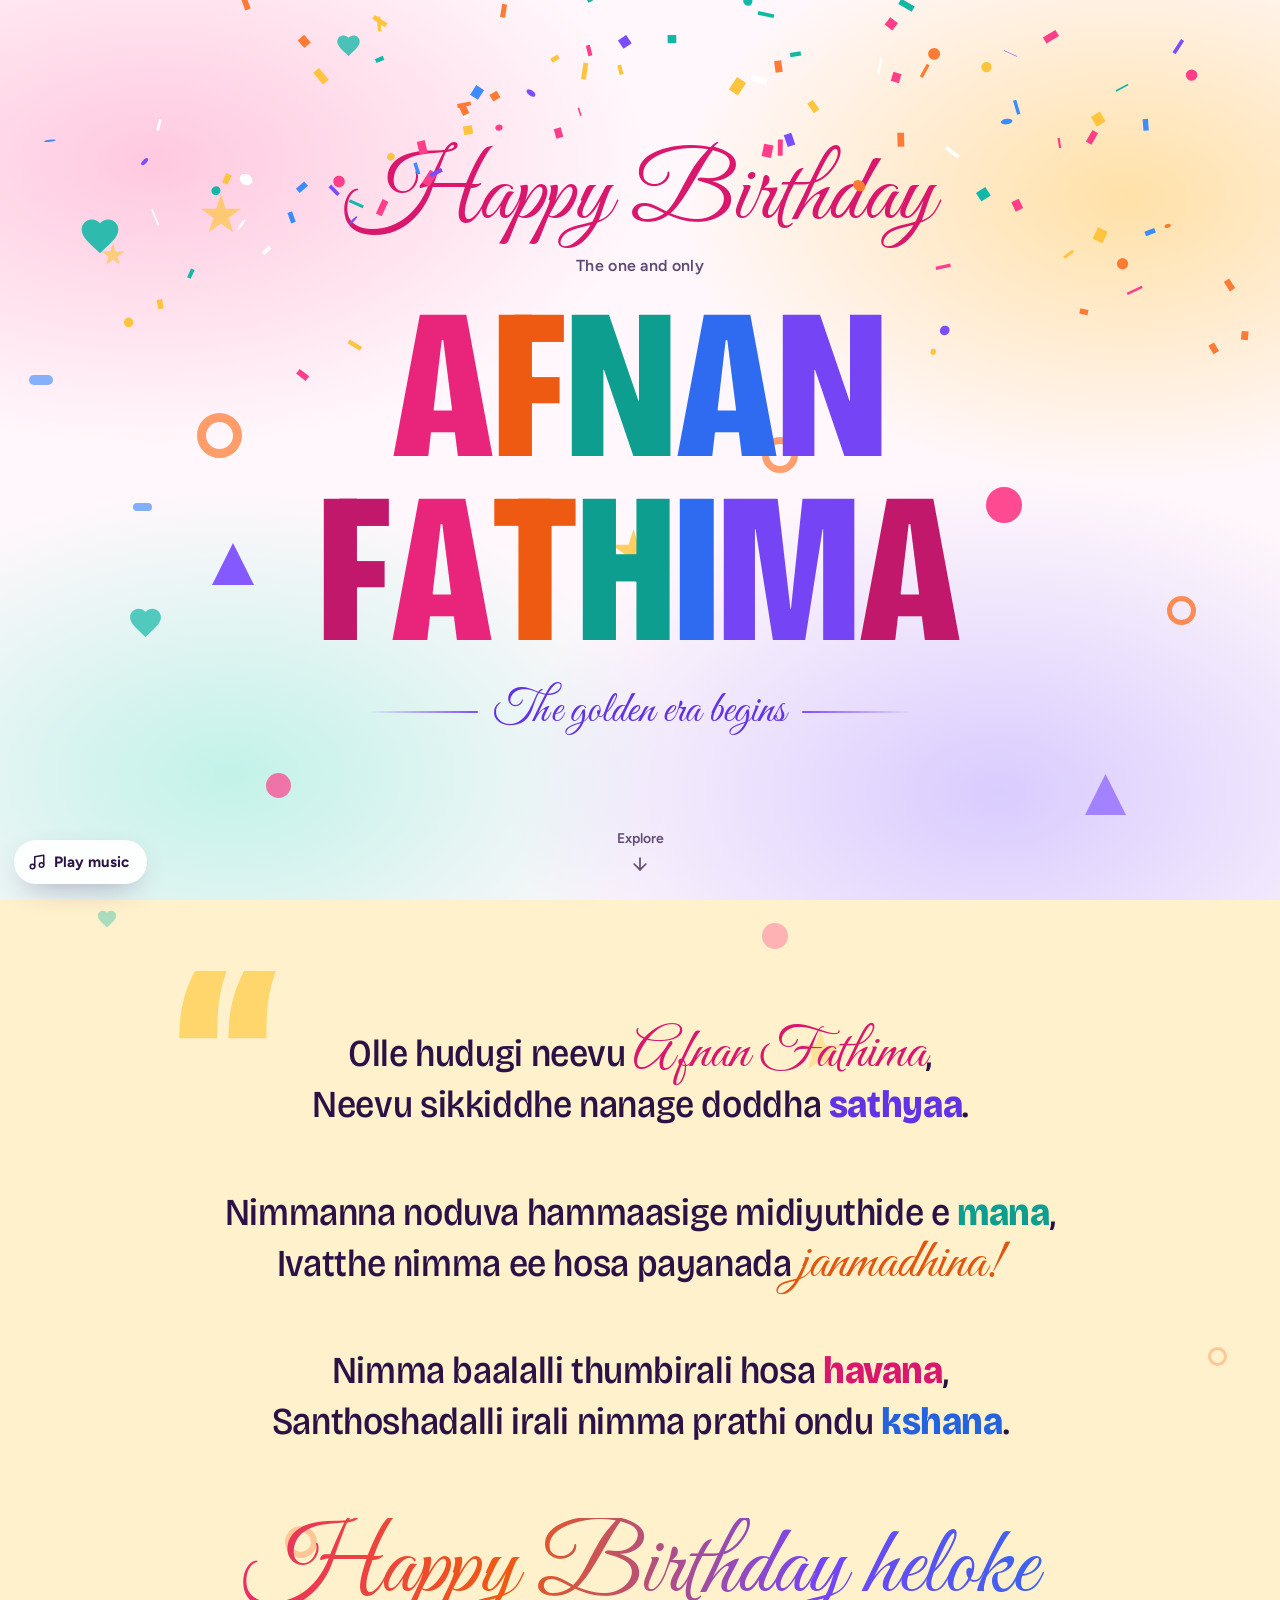
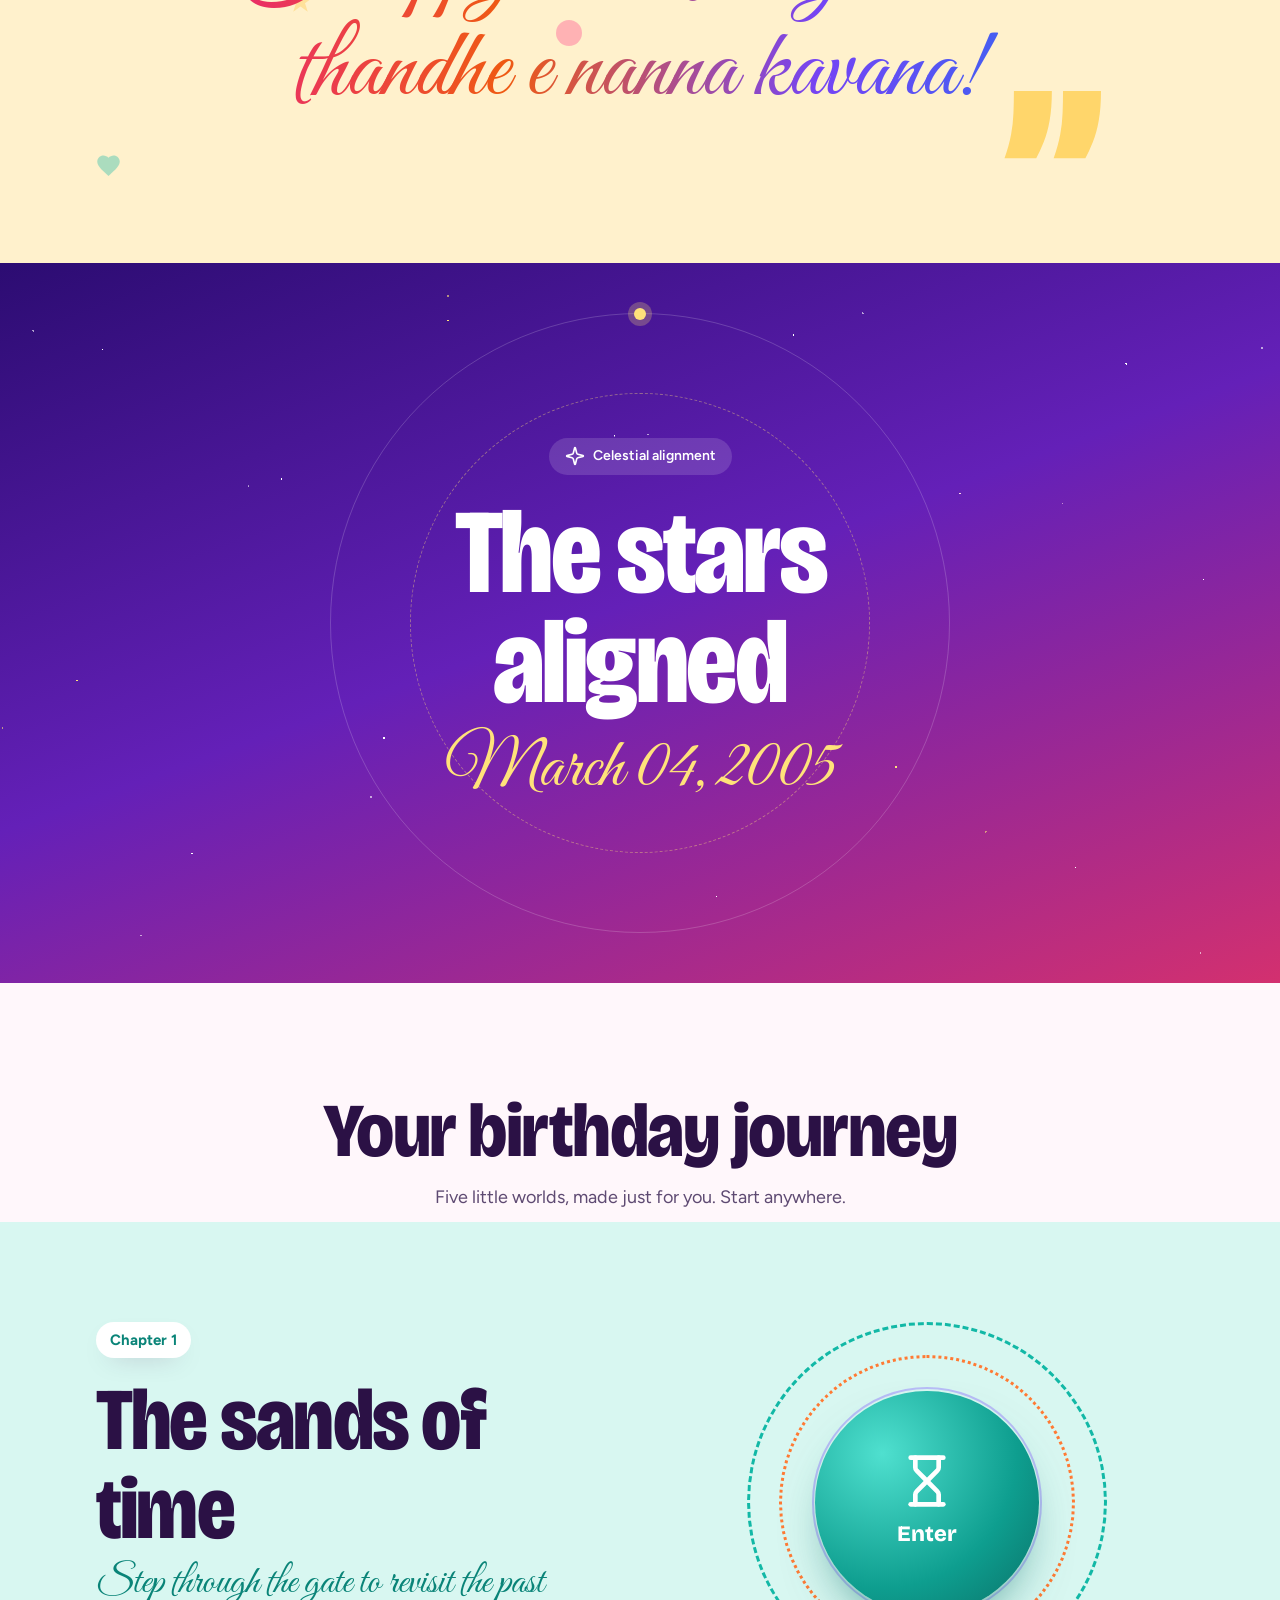
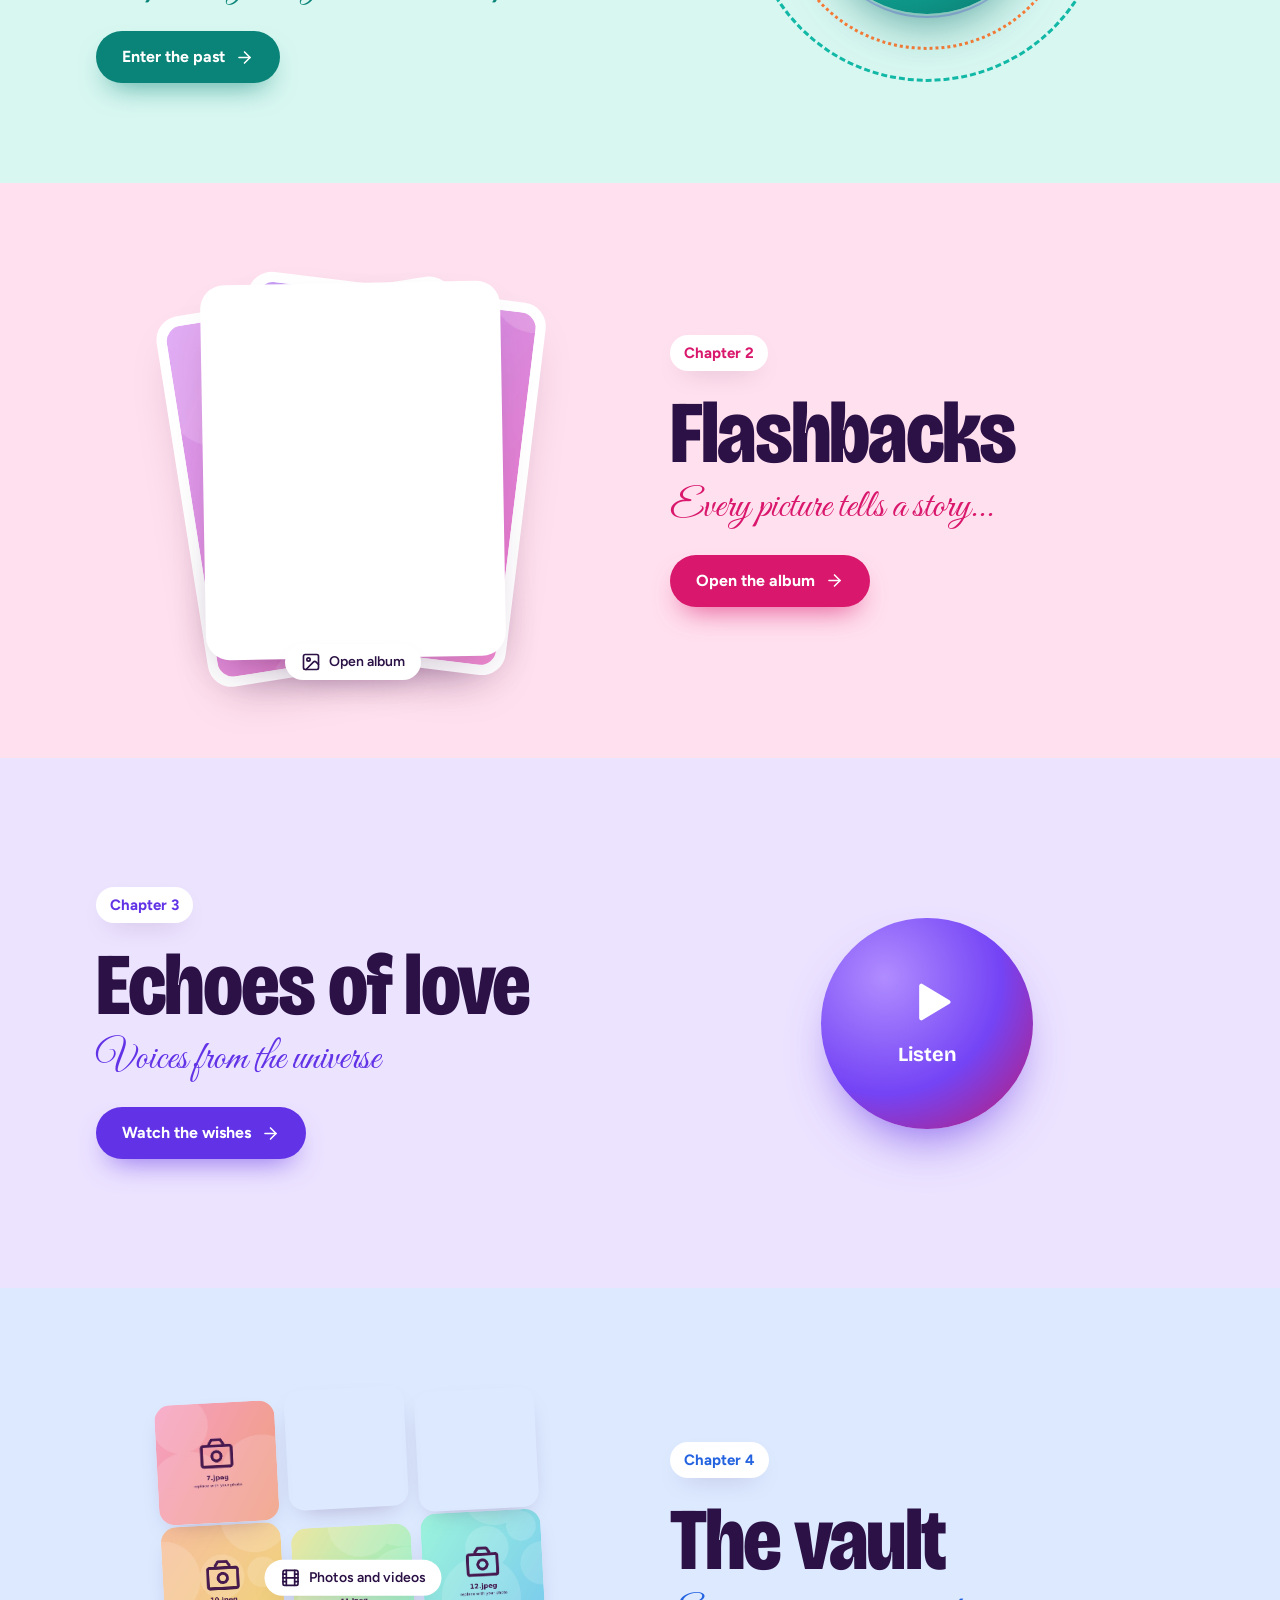
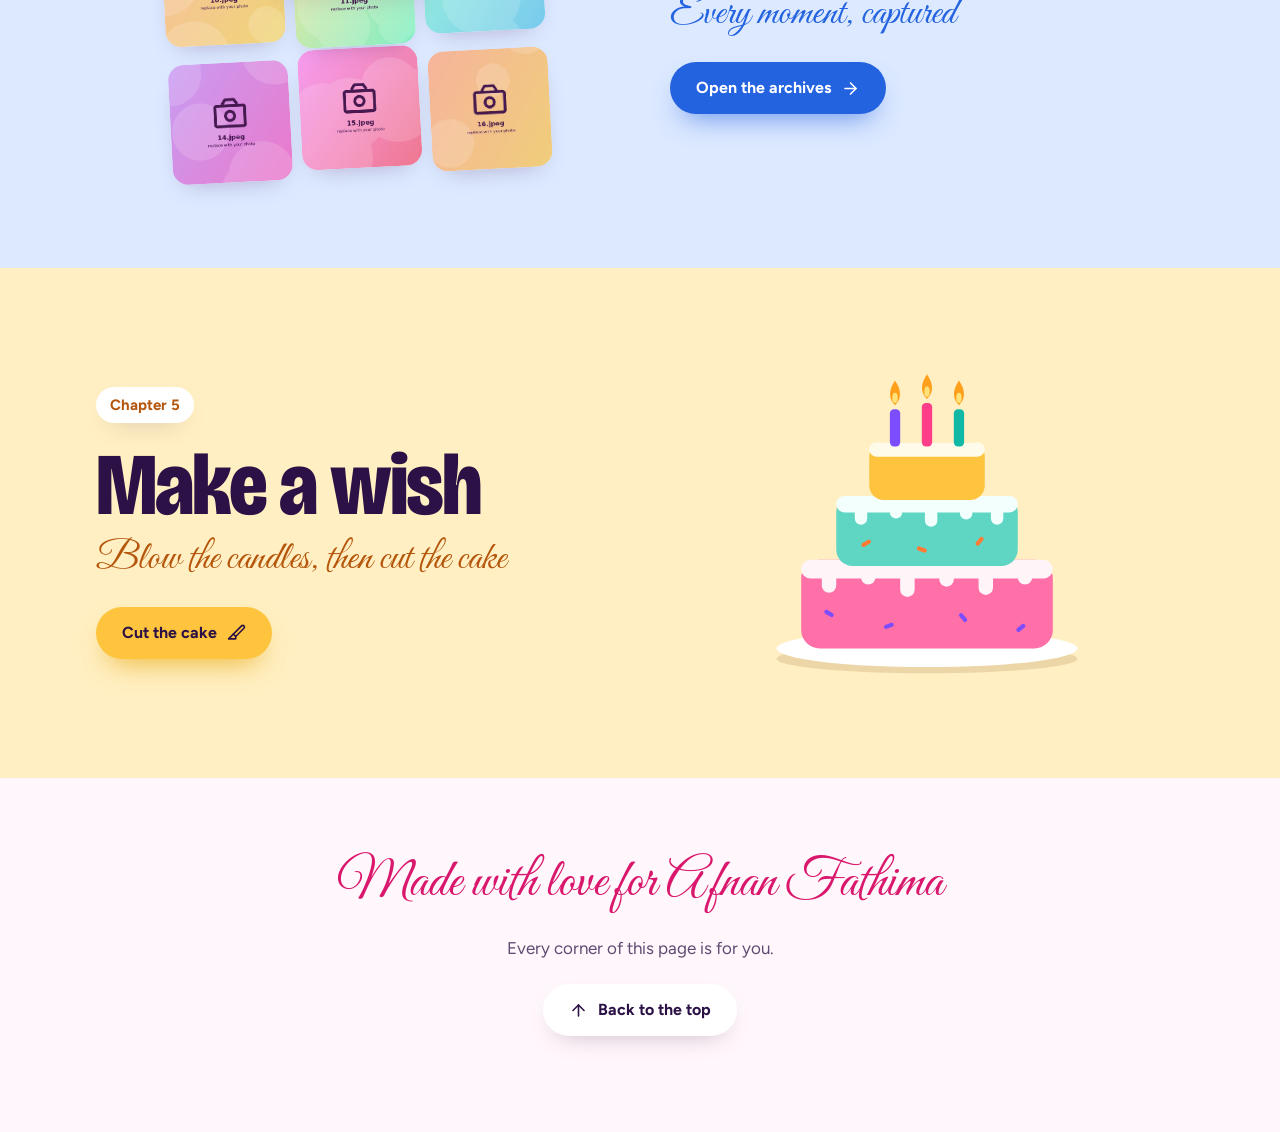
==== home.html @ 1e807fea "Initial: Afnan birthday website" ====
<!DOCTYPE html>
<html lang="en">
<head>
<meta charset="utf-8">
<meta name="viewport" content="width=device-width, initial-scale=1, viewport-fit=cover">
<title>Happy Birthday, Afnan Fathima</title>
<meta name="description" content="A colorful birthday celebration for Afnan Fathima.">
<meta name="theme-color" content="#FFF7FB">
<link rel="preconnect" href="https://fonts.googleapis.com">
<link rel="preconnect" href="https://fonts.gstatic.com" crossorigin>
<link rel="stylesheet" href="https://fonts.googleapis.com/css2?family=Bricolage+Grotesque:opsz,wdth,wght@12..96,75..100,400..800&family=Figtree:wght@400;500;600;700&family=Great+Vibes&display=swap">
<link rel="stylesheet" href="assets/style.css">
<script>document.documentElement.classList.add('js')</script>
</head>
<body class="pg-home">

  <button class="pill pill-music" id="music" type="button" aria-pressed="false">
    <svg class="ic" aria-hidden="true"><use href="#i-music"/></svg><span class="eq" aria-hidden="true"><i></i><i></i><i></i></span><span class="lbl">Play music</span>
  </button>

  <!-- HERO -->
  <header class="hero" id="top">
    <div class="floaters" id="heroFloat" aria-hidden="true"></div>
    <div class="hero-inner">
      <p class="script hero-hb">Happy Birthday</p>
      <p class="label hero-label">The one and only</p>
      <h1 class="hero-name pop" id="heroName" style="--start:.45s">AFNAN<br>FATHIMA</h1>
      <div class="hero-tag"><i></i><p class="script">The golden era begins</p><i></i></div>
    </div>
    <a class="scroll-cue" href="#poem">Explore<svg class="ic" aria-hidden="true"><use href="#i-arrow-down"/></svg></a>
  </header>

  <!-- POEM -->
  <section class="section poem" id="poem">
    <div class="floaters" id="poemFloat" aria-hidden="true"></div>
    <div class="wrap">
      <div class="poem-body">
        <span class="poem-q l" aria-hidden="true">&ldquo;</span>
        <div class="couplet reveal">
          <p>Olle hudugi neevu <span class="hl hl-s c-pink">Afnan Fathima</span>,</p>
          <p>Neevu sikkiddhe nanage doddha <span class="hl c-violet">sathyaa</span>.</p>
        </div>
        <div class="couplet reveal">
          <p>Nimmanna noduva hammaasige midiyuthide e <span class="hl c-teal">mana</span>,</p>
          <p>Ivatthe nimma ee hosa payanada <span class="hl hl-s c-orange">janmadhina!</span></p>
        </div>
        <div class="couplet reveal">
          <p>Nimma baalalli thumbirali hosa <span class="hl c-pink">havana</span>,</p>
          <p>Santhoshadalli irali nimma prathi ondu <span class="hl c-sky">kshana</span>.</p>
        </div>
        <div class="poem-end reveal">
          <p class="script">Happy Birthday heloke<br>thandhe e nanna kavana!</p>
        </div>
        <span class="poem-q r" aria-hidden="true">&rdquo;</span>
      </div>
    </div>
  </section>

  <!-- STARS -->
  <section class="section stars" id="stars">
    <span class="orbit orbit-a" aria-hidden="true"></span>
    <span class="orbit orbit-b" aria-hidden="true"></span>
    <div class="wrap reveal">
      <span class="chip"><svg class="ic" aria-hidden="true"><use href="#i-sparkles"/></svg>Celestial alignment</span>
      <h2>The stars<br>aligned</h2>
      <p class="script date">March 04, 2005</p>
    </div>
  </section>

  <!-- JOURNEY -->
  <div class="journey-head">
    <div class="sec-head reveal" style="margin-bottom:0">
      <h2>Your birthday journey</h2>
      <p class="sub">Five little worlds, made just for you. Start anywhere.</p>
    </div>
  </div>

  <section class="chapter ch-time" id="timetravel">
    <div class="wrap">
      <div class="ch-text reveal">
        <span class="ch-num">Chapter 1</span>
        <h2>The sands of time</h2>
        <p class="script">Step through the gate to revisit the past</p>
        <a class="btn btn-teal" href="timetravel.html">Enter the past<svg class="ic" aria-hidden="true"><use href="#i-arrow-right"/></svg></a>
      </div>
      <div class="ch-visual reveal" style="--d:.1s">
        <a class="portal portal-time" href="timetravel.html" aria-label="Enter the sands of time">
          <span class="ring r1"></span><span class="ring r2"></span><span class="ring r3"></span>
          <span class="portal-core"><svg class="ic" aria-hidden="true"><use href="#i-hourglass"/></svg><b>Enter</b></span>
        </a>
      </div>
    </div>
  </section>

  <section class="chapter ch-mem flip" id="memories">
    <div class="wrap">
      <div class="ch-text reveal">
        <span class="ch-num">Chapter 2</span>
        <h2>Flashbacks</h2>
        <p class="script">Every picture tells a story...</p>
        <a class="btn btn-pink" href="memories.html">Open the album<svg class="ic" aria-hidden="true"><use href="#i-arrow-right"/></svg></a>
      </div>
      <div class="ch-visual reveal" style="--d:.1s">
        <a class="stack" href="memories.html" aria-label="Open the album">
          <span class="card c1"><img src="media/6.jpeg" alt="" loading="lazy" decoding="async"></span>
          <span class="card c2"><img src="media/25.jpg" alt="" loading="lazy" decoding="async"></span>
          <span class="card c3"><img src="media/p/p9.jpeg" alt="" loading="lazy" decoding="async"></span>
          <span class="chip tag"><svg class="ic" aria-hidden="true"><use href="#i-images"/></svg>Open album</span>
        </a>
      </div>
    </div>
  </section>

  <section class="chapter ch-wish" id="wishes">
    <div class="wrap">
      <div class="ch-text reveal">
        <span class="ch-num">Chapter 3</span>
        <h2>Echoes of love</h2>
        <p class="script">Voices from the universe</p>
        <a class="btn btn-violet" href="wishes.html">Watch the wishes<svg class="ic" aria-hidden="true"><use href="#i-arrow-right"/></svg></a>
      </div>
      <div class="ch-visual reveal" style="--d:.1s">
        <a class="waves" href="wishes.html" aria-label="Watch the wishes">
          <span class="w"></span><span class="w"></span><span class="w"></span>
          <span class="waves-core"><svg class="ic" aria-hidden="true"><use href="#i-play"/></svg><b>Listen</b></span>
        </a>
      </div>
    </div>
  </section>

  <section class="chapter ch-vault flip" id="gallery">
    <div class="wrap">
      <div class="ch-text reveal">
        <span class="ch-num">Chapter 4</span>
        <h2>The vault</h2>
        <p class="script">Every moment, captured</p>
        <a class="btn btn-sky" href="gallery.html">Open the archives<svg class="ic" aria-hidden="true"><use href="#i-arrow-right"/></svg></a>
      </div>
      <div class="ch-visual reveal" style="--d:.1s">
        <a class="mosaic" href="gallery.html" aria-label="Open the archives">
          <img src="media/7.jpeg" alt="" loading="lazy" decoding="async"><img src="media/8.jpeg" alt="" loading="lazy" decoding="async"><img src="media/9.jpeg" alt="" loading="lazy" decoding="async">
          <img src="media/10.jpeg" alt="" loading="lazy" decoding="async"><img src="media/11.jpeg" alt="" loading="lazy" decoding="async"><img src="media/12.jpeg" alt="" loading="lazy" decoding="async">
          <img src="media/14.jpeg" alt="" loading="lazy" decoding="async"><img src="media/15.jpeg" alt="" loading="lazy" decoding="async"><img src="media/16.jpeg" alt="" loading="lazy" decoding="async">
          <span class="chip tag"><svg class="ic" aria-hidden="true"><use href="#i-film"/></svg>Photos and videos</span>
        </a>
      </div>
    </div>
  </section>

  <section class="chapter ch-cake" id="cake">
    <div class="wrap">
      <div class="ch-text reveal">
        <span class="ch-num">Chapter 5</span>
        <h2>Make a wish</h2>
        <p class="script">Blow the candles, then cut the cake</p>
        <a class="btn btn-sun" href="cake.html">Cut the cake<svg class="ic" aria-hidden="true"><use href="#i-slice"/></svg></a>
      </div>
      <div class="ch-visual reveal" style="--d:.1s">
        <a class="cake-art" href="cake.html" aria-label="Cut the cake">
          <svg viewBox="0 0 320 300" aria-hidden="true">
            <ellipse cx="160" cy="282" rx="146" ry="14" fill="rgba(120,60,0,.14)"/>
            <ellipse cx="160" cy="272" rx="146" ry="18" fill="#fff"/>
            <rect x="38" y="186" width="244" height="86" rx="18" fill="#FF6FA8"/>
            <rect x="38" y="186" width="244" height="18" rx="9" fill="#FFF4F8"/>
            <g fill="#FFF4F8"><rect x="58" y="194" width="14" height="24" rx="7"/><rect x="96" y="194" width="14" height="16" rx="7"/><rect x="134" y="194" width="14" height="28" rx="7"/><rect x="172" y="194" width="14" height="18" rx="7"/><rect x="210" y="194" width="14" height="26" rx="7"/><rect x="248" y="194" width="14" height="16" rx="7"/></g>
            <rect x="72" y="124" width="176" height="68" rx="16" fill="#5FD6C4"/>
            <rect x="72" y="124" width="176" height="16" rx="8" fill="#F2FFFC"/>
            <g fill="#F2FFFC"><rect x="90" y="132" width="12" height="20" rx="6"/><rect x="124" y="132" width="12" height="14" rx="6"/><rect x="158" y="132" width="12" height="22" rx="6"/><rect x="192" y="132" width="12" height="15" rx="6"/><rect x="222" y="132" width="12" height="20" rx="6"/></g>
            <rect x="104" y="72" width="112" height="56" rx="14" fill="#FFC43D"/>
            <rect x="104" y="72" width="112" height="14" rx="7" fill="#FFFBEA"/>
            <g fill="#7C4DFF"><rect x="60" y="236" width="10" height="4" rx="2" transform="rotate(30 65 238)"/><rect x="118" y="248" width="10" height="4" rx="2" transform="rotate(-20 123 250)"/><rect x="190" y="240" width="10" height="4" rx="2" transform="rotate(50 195 242)"/><rect x="246" y="250" width="10" height="4" rx="2" transform="rotate(-40 251 252)"/></g>
            <g fill="#FF7A33"><rect x="96" y="168" width="10" height="4" rx="2" transform="rotate(-30 101 170)"/><rect x="150" y="174" width="10" height="4" rx="2" transform="rotate(20 155 176)"/><rect x="206" y="166" width="10" height="4" rx="2" transform="rotate(-50 211 168)"/></g>
            <rect x="124" y="40" width="10" height="36" rx="4" fill="#7C4DFF"/>
            <rect x="155" y="34" width="10" height="42" rx="4" fill="#FF3E8A"/>
            <rect x="186" y="40" width="10" height="36" rx="4" fill="#12B8A6"/>
            <path class="flame" d="M129 36c-7-7-6-15 0-24 6 9 7 17 0 24z" fill="#FF9F1C"/>
            <path class="flame" d="M160 30c-7-7-6-15 0-24 6 9 7 17 0 24z" fill="#FF9F1C"/>
            <path class="flame" d="M191 36c-7-7-6-15 0-24 6 9 7 17 0 24z" fill="#FF9F1C"/>
            <g fill="#FFE27A"><ellipse cx="129" cy="29" rx="2.6" ry="5"/><ellipse cx="160" cy="23" rx="2.6" ry="5"/><ellipse cx="191" cy="29" rx="2.6" ry="5"/></g>
          </svg>
        </a>
      </div>
    </div>
  </section>

  <footer class="home-foot">
    <p class="script">Made with love for Afnan Fathima</p>
    <p>Every corner of this page is for you.</p>
    <a class="btn btn-white" href="#top"><svg class="ic" aria-hidden="true"><use href="#i-arrow-up"/></svg>Back to the top</a>
  </footer>

<script src="assets/app.js"></script>
<script>
(function(){
  App.letters(App.$('#heroName'), { text: 'AFNAN|FATHIMA' });
  App.floaters(App.$('#heroFloat'), { count: 16, seed: 3 });
  App.floaters(App.$('#poemFloat'), { count: 8, seed: 9, shapes: ['ring', 'dot', 'star', 'heart'], colors: ['#FF7A33', '#FF3E8A', '#FFC43D', '#12B8A6'] });
  App.music(App.$('#music'), 'media/happy_birthday.mp3', { volume: .55 });
  window.addEventListener('load', () => setTimeout(() => App.confetti.burst(innerWidth / 2, innerHeight * .3, 140), 900));
})();
</script>
</body>
</html>
---- assets/style.css ----
/* =====================================================================
   Afnan Fathima birthday site: shared styles
   One file for every page so it is cached after the first visit.
   Animations only use transform and opacity so they stay smooth.
   ===================================================================== */

:root{
  --ink:#2B1145; --ink-2:#5E4A72; --ink-3:#8C7AA0;
  --pink:#FF3E8A; --pink-d:#D9176C; --pink-l:#FFD6E7; --pink-xl:#FFF0F6;
  --orange:#FF7A33; --orange-l:#FFE0CC;
  --sun:#FFC43D; --sun-l:#FFF0C2;
  --teal:#12B8A6; --teal-d:#0A8478; --teal-l:#CCF4EE;
  --violet:#7C4DFF; --violet-d:#6233E6; --violet-l:#E8DEFF;
  --sky:#3D8BFF; --sky-d:#2463E0; --sky-l:#DCE9FF;
  --font-display:"Bricolage Grotesque","Arial Narrow",system-ui,sans-serif;
  --font-script:"Great Vibes","Brush Script MT",cursive;
  --font-body:"Figtree","Segoe UI",system-ui,-apple-system,sans-serif;
  --ease:cubic-bezier(.2,.8,.2,1);
  --spring:cubic-bezier(.2,.9,.25,1.25);
  --r:22px;
  --shadow:0 22px 50px -24px rgba(60,10,70,.35);
  --shadow-sm:0 10px 26px -14px rgba(60,10,70,.35);
  --safe-t:env(safe-area-inset-top,0px); --safe-b:env(safe-area-inset-bottom,0px);
}

/* ---------- base ---------- */
*,*::before,*::after{box-sizing:border-box}
html{-webkit-text-size-adjust:100%;scroll-behavior:smooth}
body{margin:0;font-family:var(--font-body);font-size:17px;line-height:1.6;color:var(--ink);background:#fff;overflow-x:hidden;-webkit-font-smoothing:antialiased;-webkit-tap-highlight-color:transparent}
img,video{display:block;max-width:100%}
h1,h2,h3,h4{margin:0;font-family:var(--font-display);font-weight:800;line-height:1.02;letter-spacing:-.02em;font-variation-settings:"wdth" 88}
p{margin:0}
a{color:inherit}
button{font:inherit;color:inherit}
:focus-visible{outline:3px solid var(--violet);outline-offset:3px;border-radius:10px}
@view-transition{navigation:auto}
::view-transition-old(root),::view-transition-new(root){animation-duration:.38s}

.script{font-family:var(--font-script);font-weight:400;letter-spacing:0;line-height:1.1}
.wrap{width:100%;max-width:1160px;margin:0 auto;padding:0 clamp(18px,4vw,36px)}
.center{text-align:center}
.label{display:inline-block;font-size:14px;font-weight:600;letter-spacing:.02em;color:var(--ink-2)}
.chip{display:inline-flex;align-items:center;gap:8px;padding:7px 16px;border-radius:999px;font-size:14px;font-weight:600;background:#fff;color:var(--ink);box-shadow:var(--shadow-sm)}
.ic{width:20px;height:20px;flex:none}
.sr-only{position:absolute;width:1px;height:1px;overflow:hidden;clip:rect(0 0 0 0);white-space:nowrap}

/* reveal on scroll (added by app.js) */
.js .reveal{opacity:0;transform:translateY(26px);transition:opacity .8s ease,transform .9s var(--ease);transition-delay:var(--d,0s)}
.js .reveal.in{opacity:1;transform:none}

/* multicolor letters */
.ch{display:inline-block}
.pop .ch{animation:pop .9s var(--spring) both;animation-delay:calc(var(--start,.2s) + var(--i) * 55ms)}
@keyframes pop{from{opacity:0;transform:translateY(.4em) rotate(10deg) scale(.7)}to{opacity:1;transform:none}}
.word{display:inline-block;white-space:nowrap}

/* ---------- buttons ---------- */
.btn{appearance:none;border:0;cursor:pointer;display:inline-flex;align-items:center;justify-content:center;gap:10px;min-height:52px;padding:0 26px;border-radius:999px;font-weight:700;font-size:16px;text-decoration:none;transition:transform .2s var(--ease),box-shadow .2s ease,background .2s ease}
.btn .ic{width:19px;height:19px}
.btn:active{transform:scale(.97)}
.btn-pink{background:var(--pink-d);color:#fff;box-shadow:0 14px 28px -12px rgba(217,23,108,.75)}
.btn-pink:hover{transform:translateY(-2px)}
.btn-violet{background:var(--violet-d);color:#fff;box-shadow:0 14px 28px -12px rgba(98,51,230,.7)}
.btn-violet:hover{transform:translateY(-2px)}
.btn-teal{background:var(--teal-d);color:#fff;box-shadow:0 14px 28px -12px rgba(10,132,120,.7)}
.btn-teal:hover{transform:translateY(-2px)}
.btn-sky{background:var(--sky-d);color:#fff;box-shadow:0 14px 28px -12px rgba(36,99,224,.7)}
.btn-sky:hover{transform:translateY(-2px)}
.btn-sun{background:var(--sun);color:var(--ink);box-shadow:0 14px 28px -12px rgba(230,160,0,.8)}
.btn-sun:hover{transform:translateY(-2px)}
.btn-white{background:#fff;color:var(--ink);box-shadow:var(--shadow-sm)}
.btn-white:hover{transform:translateY(-2px)}
.btn-ghost{background:rgba(255,255,255,.18);color:#fff;box-shadow:inset 0 0 0 1.5px rgba(255,255,255,.6)}
.btn-ghost:hover{background:rgba(255,255,255,.28)}
.btn:disabled{opacity:.55;cursor:default;transform:none}
.btn-row{display:flex;flex-wrap:wrap;gap:12px;justify-content:center}

/* round icon button (dark overlays) */
.rbtn{appearance:none;border:0;width:48px;height:48px;flex:none;border-radius:50%;display:grid;place-items:center;cursor:pointer;background:rgba(255,255,255,.14);color:#fff;transition:background .2s,transform .2s}
.rbtn:hover{background:rgba(255,255,255,.26)}
.rbtn:active{transform:scale(.94)}
.rbtn .ic{width:22px;height:22px}

/* fixed pills: back + music */
.pill{position:fixed;z-index:40;display:inline-flex;align-items:center;gap:8px;min-height:44px;padding:0 18px 0 14px;border:0;border-radius:999px;background:rgba(255,255,255,.92);color:var(--ink);font-weight:700;font-size:15px;text-decoration:none;cursor:pointer;box-shadow:0 10px 30px -12px rgba(60,10,70,.45);transition:transform .2s var(--ease)}
.pill:hover{transform:translateY(-1px)}
.pill:active{transform:scale(.96)}
.pill .ic{width:18px;height:18px}
.pill-back{top:calc(14px + var(--safe-t));left:14px}
.pill-music{bottom:calc(16px + var(--safe-b));left:14px}
.pill-music[aria-pressed="true"]{background:var(--pink-d);color:#fff}
@media (max-width:600px){.pill-music{padding:0;width:48px;justify-content:center}.pill-music .lbl{position:absolute;width:1px;height:1px;overflow:hidden;clip:rect(0 0 0 0);white-space:nowrap}}
.pill-music .eq{display:none;gap:2px;align-items:flex-end;height:14px}
.pill-music .eq i{display:block;width:3px;height:100%;background:currentColor;border-radius:2px;transform-origin:bottom;animation:eq 1s ease-in-out infinite}
.pill-music .eq i:nth-child(2){animation-delay:-.4s}
.pill-music .eq i:nth-child(3){animation-delay:-.7s}
.pill-music[aria-pressed="true"] .eq{display:inline-flex}
.pill-music[aria-pressed="true"] .ic{display:none}
@keyframes eq{0%,100%{transform:scaleY(.3)}50%{transform:scaleY(1)}}

/* ---------- floating shapes (generated by App.floaters) ---------- */
.floaters{position:absolute;inset:0;overflow:hidden;pointer-events:none;z-index:0}
.fl{position:absolute;left:var(--x);top:var(--y);width:var(--s);height:var(--s);background:var(--c);opacity:var(--o,.9);animation:drift var(--dur) ease-in-out var(--delay) infinite alternate;will-change:transform}
.fl-dot{border-radius:50%}
.fl-ring{border-radius:50%;background:transparent;border:calc(var(--s) * .2) solid var(--c)}
.fl-star{clip-path:polygon(50% 0,61% 35%,98% 35%,68% 57%,79% 91%,50% 70%,21% 91%,32% 57%,2% 35%,39% 35%)}
.fl-tri{clip-path:polygon(50% 0,100% 100%,0 100%)}
.fl-pill{border-radius:999px;height:calc(var(--s) * .42)}
.fl-heart{-webkit-mask:url("data:image/svg+xml,%3Csvg xmlns='http://www.w3.org/2000/svg' viewBox='0 0 24 24'%3E%3Cpath d='M12 21.35l-1.45-1.32C5.4 15.36 2 12.28 2 8.5 2 5.42 4.42 3 7.5 3c1.74 0 3.41.81 4.5 2.09C13.09 3.81 14.76 3 16.5 3 19.58 3 22 5.42 22 8.5c0 3.78-3.4 6.86-8.55 11.54L12 21.35z'/%3E%3C/svg%3E") center/contain no-repeat;mask:url("data:image/svg+xml,%3Csvg xmlns='http://www.w3.org/2000/svg' viewBox='0 0 24 24'%3E%3Cpath d='M12 21.35l-1.45-1.32C5.4 15.36 2 12.28 2 8.5 2 5.42 4.42 3 7.5 3c1.74 0 3.41.81 4.5 2.09C13.09 3.81 14.76 3 16.5 3 19.58 3 22 5.42 22 8.5c0 3.78-3.4 6.86-8.55 11.54L12 21.35z'/%3E%3C/svg%3E") center/contain no-repeat}
@keyframes drift{from{transform:translate3d(0,0,0) rotate(0)}to{transform:translate3d(var(--dx),var(--dy),0) rotate(var(--rot))}}

/* ---------- photos ---------- */
.photo{position:relative;overflow:hidden;border-radius:var(--r);background:var(--pink-l)}
.photo img{width:100%;height:100%;object-fit:cover;transition:transform .7s var(--ease)}
button.photo{appearance:none;border:0;padding:0;cursor:zoom-in;display:block;width:100%}
@media (hover:hover){button.photo:hover img{transform:scale(1.04)}}

/* ---------- video tiles ---------- */
.vtile{position:relative;overflow:hidden;border-radius:var(--r);background:#2B1145;color:#fff;border:0;padding:0;cursor:pointer;display:block;width:100%;text-align:left;isolation:isolate}
.vtile video{position:absolute;inset:0;width:100%;height:100%;object-fit:cover;z-index:0;pointer-events:none;transition:transform .7s var(--ease)}
@media (hover:hover){.vtile:hover video{transform:scale(1.04)}}
.vtile .shade{position:absolute;inset:0;z-index:1;background:linear-gradient(180deg,rgba(30,8,40,0) 45%,rgba(30,8,40,.72));pointer-events:none}
.vtile .play{position:absolute;z-index:2;left:50%;top:50%;width:58px;height:58px;margin:-29px 0 0 -29px;border-radius:50%;background:rgba(255,255,255,.95);color:var(--pink-d);display:grid;place-items:center;box-shadow:0 10px 30px -8px rgba(0,0,0,.45);transition:transform .3s var(--ease)}
.vtile .play .ic{width:22px;height:22px;margin-left:3px}
.vtile:hover .play{transform:scale(1.08)}
.vtile .meta{position:absolute;z-index:2;left:16px;right:16px;bottom:14px;pointer-events:none}
.vtile .meta small{display:block;font-size:13px;font-weight:600;opacity:.85}
.vtile .meta strong{display:block;font-family:var(--font-display);font-size:clamp(18px,2.2vw,24px);line-height:1.15;font-variation-settings:"wdth" 90}

/* ---------- video player overlay ---------- */
.vmodal,.lightbox{position:fixed;inset:0;z-index:80;display:grid;grid-template-rows:auto minmax(0,1fr) auto;background:#1A0826;padding:var(--safe-t) 0 var(--safe-b);opacity:0;visibility:hidden;transition:opacity .28s ease,visibility 0s .28s}
.vmodal.open,.lightbox.open{opacity:1;visibility:visible;transition:opacity .28s ease}
.ov-top{display:flex;align-items:center;justify-content:space-between;padding:10px 12px 10px 20px;color:#fff}
.ov-count{font-size:14px;opacity:.75;font-variant-numeric:tabular-nums}
.ov-stage{display:flex;align-items:center;justify-content:center;min-height:0;overflow:hidden}
.ov-stage video,.ov-stage img{display:block;border-radius:14px;background:#000;transform:scale(.96);transition:transform .35s var(--ease)}
.open .ov-stage video,.open .ov-stage img{transform:none}
.ov-stage img{object-fit:contain;user-select:none;-webkit-user-drag:none}
.ov-bar{display:flex;align-items:center;gap:12px;width:100%;max-width:860px;margin:0 auto;padding:12px 12px 16px;color:#fff}
.ov-title{flex:1;text-align:center;font-weight:600;font-size:16px;min-height:1.4em}

/* ---------- confetti / toast ---------- */
.confetti-canvas{position:fixed;inset:0;width:100%;height:100%;pointer-events:none;z-index:90}
.toast{position:fixed;left:50%;bottom:calc(84px + var(--safe-b));transform:translate(-50%,16px);z-index:95;background:var(--ink);color:#fff;padding:12px 20px;border-radius:999px;font-weight:600;font-size:15px;opacity:0;pointer-events:none;transition:opacity .25s,transform .25s;max-width:90vw;text-align:center}
.toast.show{opacity:1;transform:translate(-50%,0)}

/* ---------- shared section pieces ---------- */
.section{position:relative;padding:clamp(72px,10vw,130px) 0;overflow:hidden}
.sec-head{text-align:center;max-width:720px;margin:0 auto 44px;position:relative;z-index:1}
.sec-head h2{font-size:clamp(40px,6.4vw,76px)}
.sec-head .script{font-size:clamp(28px,3.6vw,40px);margin-top:6px}
.sec-head p.sub{margin-top:12px;color:var(--ink-2);font-size:18px}

/* next chapter card at the end of each page */
.next{display:flex;align-items:center;gap:18px;text-align:left;max-width:560px;margin:0 auto;padding:18px 20px 18px 24px;border-radius:26px;background:#fff;color:var(--ink);text-decoration:none;box-shadow:var(--shadow);transition:transform .25s var(--ease)}
.next:hover{transform:translateY(-3px)}
.next .n-text{flex:1;min-width:0}
.next small{display:block;color:var(--ink-3);font-weight:600;font-size:14px}
.next strong{display:block;font-family:var(--font-display);font-size:26px;line-height:1.1;font-variation-settings:"wdth" 88}
.next .n-go{width:52px;height:52px;border-radius:50%;display:grid;place-items:center;color:#fff;background:var(--pink-d);flex:none}

.footer-note{text-align:center;color:var(--ink-3);font-size:14px;padding:28px 20px calc(90px + var(--safe-b))}

/* =====================================================================
   PAGE: invitation (index.html)
   ===================================================================== */
.pg-invite{min-height:100vh;min-height:100svh;display:grid;place-items:center;padding:24px;background:linear-gradient(140deg,#FF3E8A 0%,#FF6A4D 42%,#FFB43D 100%);overflow:hidden}
.pg-invite .floaters{position:fixed}
.invite{position:relative;z-index:1;width:min(372px,100%);perspective:1200px}
.invite-card{position:relative;min-height:540px;border-radius:34px;background:#fff;box-shadow:0 44px 90px -34px rgba(110,10,50,.6);display:grid;place-items:center;text-align:center;padding:40px 28px;overflow:hidden;transform-style:preserve-3d;transition:transform .5s var(--ease),opacity .45s ease}
.invite-card.leaving{transform:scale(1.08) !important;opacity:0}
.corner{position:absolute;width:86px;height:86px;border-radius:50%;transition:transform .7s var(--spring)}
.c-tl{top:-43px;left:-43px;background:var(--sun)}
.c-tr{top:-43px;right:-43px;background:var(--teal)}
.c-bl{bottom:-43px;left:-43px;background:var(--violet)}
.c-br{bottom:-43px;right:-43px;background:var(--pink)}
.opened .c-tl{transform:translate(-10px,-10px) scale(1.25)}
.opened .c-tr{transform:translate(10px,-10px) scale(1.25)}
.opened .c-bl{transform:translate(-10px,10px) scale(1.25)}
.opened .c-br{transform:translate(10px,10px) scale(1.25)}
.state{grid-area:1/1;display:flex;flex-direction:column;align-items:center;transition:opacity .5s ease,transform .6s var(--ease)}
.invite-card > .state{grid-row:1;grid-column:1}
.state-open{opacity:0;transform:translateY(16px);pointer-events:none}
.opened .state-seal{opacity:0;transform:scale(.6);pointer-events:none}
.opened .state-open{opacity:1;transform:none;pointer-events:auto;transition-delay:.25s}
.seal{appearance:none;border:0;cursor:pointer;position:relative;width:132px;height:132px;border-radius:50%;background:radial-gradient(circle at 32% 28%,#FF8CBE 0%,#E8257A 55%,#B80F5C 100%);color:#fff;display:grid;place-items:center;box-shadow:0 20px 44px -14px rgba(217,23,108,.75);transition:transform .35s var(--spring);margin-bottom:34px}
.seal:hover{transform:scale(1.06)}
.seal:active{transform:scale(.95)}
.seal .ic{width:50px;height:50px}
.seal::before,.seal::after{content:"";position:absolute;border-radius:50%;pointer-events:none;animation:spin 16s linear infinite}
.seal::before{inset:-14px;border:2.5px dashed var(--sun)}
.seal::after{inset:-30px;border:2.5px dotted var(--teal);animation-duration:24s;animation-direction:reverse}
@keyframes spin{to{transform:rotate(360deg)}}
.seal-title{font-family:var(--font-display);font-weight:800;font-size:28px;font-variation-settings:"wdth" 88}
.seal-sub{color:var(--ink-2);margin-top:4px}
.inv-label{color:var(--pink-d);font-weight:700;font-size:15px}
.inv-name{font-size:clamp(50px,15vw,66px);line-height:.95;margin:10px 0 14px;font-variation-settings:"wdth" 80}
.inv-script{font-size:32px;color:var(--violet-d)}
.inv-text{color:var(--ink-2);margin:8px 0 28px}
@media (max-height:620px){.invite-card{min-height:480px;padding:28px 22px}.seal{width:112px;height:112px}}

/* =====================================================================
   PAGE: home (home.html)
   ===================================================================== */
.pg-home{background:#FFF7FB}
.hero{position:relative;min-height:100vh;min-height:100svh;display:grid;place-items:center;text-align:center;padding:90px 20px 110px;overflow:hidden;isolation:isolate;
  background:radial-gradient(55% 45% at 12% 18%,#FFC9DF 0%,rgba(255,201,223,0) 70%),radial-gradient(50% 45% at 88% 22%,#FFE1A8 0%,rgba(255,225,168,0) 70%),radial-gradient(55% 50% at 78% 88%,#D9CCFF 0%,rgba(217,204,255,0) 70%),radial-gradient(50% 45% at 18% 86%,#C2F2E9 0%,rgba(194,242,233,0) 70%),#FFF7FB}
.hero-inner{position:relative;z-index:1;max-width:1100px}
.hero-hb{font-size:clamp(46px,8vw,96px);color:var(--pink-d);animation:rise .9s var(--ease) .15s both}
.hero-label{font-size:16px;margin-top:4px;animation:rise .8s var(--ease) .3s both}
.hero-name{font-size:clamp(66px,23vw,214px);line-height:.86;letter-spacing:.005em;margin:14px 0 26px;font-variation-settings:"wdth" 78}
.hero-tag{display:flex;align-items:center;justify-content:center;gap:16px;animation:rise .9s var(--ease) 1.25s both}
.hero-tag .script{font-size:clamp(28px,4vw,44px);color:var(--violet-d)}
.hero-tag i{display:block;height:2px;width:clamp(36px,9vw,110px);border-radius:2px;background:linear-gradient(90deg,rgba(124,77,255,0),var(--violet))}
.hero-tag i:last-child{transform:scaleX(-1)}
@keyframes rise{from{opacity:0;transform:translateY(20px)}to{opacity:1;transform:none}}
.scroll-cue{position:absolute;left:0;right:0;margin:0 auto;width:max-content;bottom:calc(26px + var(--safe-b));display:flex;flex-direction:column;align-items:center;gap:4px;color:var(--ink-2);font-weight:600;font-size:14px;text-decoration:none;z-index:1;animation:rise .8s ease 1.6s both}
.scroll-cue .ic{animation:bob 1.8s ease-in-out infinite}
@keyframes bob{0%,100%{transform:translateY(0)}50%{transform:translateY(6px)}}

/* poem */
.poem{background:#FFF1CC;text-align:center}
.poem .floaters .fl{opacity:.35}
.poem-body{position:relative;z-index:1;max-width:900px;margin:0 auto}
.poem-q{position:absolute;font-family:var(--font-display);font-weight:800;font-size:clamp(120px,22vw,260px);line-height:1;color:#FFD66B;pointer-events:none;user-select:none}
.poem-q.l{top:-.35em;left:-.05em}
.poem-q.r{bottom:-.7em;right:-.05em}
.couplet{margin:0 0 clamp(34px,5vw,56px)}
.couplet p{font-family:var(--font-display);font-weight:500;font-size:clamp(22px,3.3vw,38px);line-height:1.35;letter-spacing:-.01em;color:var(--ink);font-variation-settings:"wdth" 92}
.hl{font-weight:800}
.hl-s{font-family:var(--font-script);font-weight:400;font-size:1.5em;line-height:.8;letter-spacing:0}
.c-pink{color:var(--pink-d)} .c-violet{color:var(--violet-d)} .c-teal{color:#0E9E8F} .c-orange{color:#E2560F} .c-sky{color:var(--sky-d)}
.poem-end{margin-top:clamp(40px,6vw,70px)}
.poem-end .script{font-size:clamp(46px,8vw,98px);line-height:1.05;background:linear-gradient(90deg,#E8257A,#EF5A12 35%,#7444F5 70%,#2E6BF0);-webkit-background-clip:text;background-clip:text;color:transparent;padding:0 .1em .12em}

/* stars aligned */
.stars{min-height:80vh;display:grid;place-items:center;text-align:center;color:#fff;background:linear-gradient(160deg,#2C0C72 0%,#6420B8 48%,#D3306F 100%);isolation:isolate}
.stars::before,.stars::after{content:"";position:absolute;inset:0;z-index:-1;pointer-events:none;background-image:
  radial-gradient(1.6px 1.6px at 8% 12%,#fff 50%,transparent 51%),radial-gradient(1.2px 1.2px at 22% 30%,#fff 50%,transparent 51%),radial-gradient(2px 2px at 35% 8%,#FFE27A 50%,transparent 51%),radial-gradient(1.4px 1.4px at 48% 24%,#fff 50%,transparent 51%),radial-gradient(1.8px 1.8px at 62% 10%,#fff 50%,transparent 51%),radial-gradient(1.2px 1.2px at 75% 32%,#FFD6E7 50%,transparent 51%),radial-gradient(2px 2px at 88% 14%,#fff 50%,transparent 51%),radial-gradient(1.4px 1.4px at 94% 44%,#fff 50%,transparent 51%),radial-gradient(1.6px 1.6px at 6% 58%,#FFE27A 50%,transparent 51%),radial-gradient(1.2px 1.2px at 15% 82%,#fff 50%,transparent 51%),radial-gradient(1.8px 1.8px at 30% 66%,#fff 50%,transparent 51%),radial-gradient(1.2px 1.2px at 56% 88%,#fff 50%,transparent 51%),radial-gradient(1.6px 1.6px at 70% 70%,#FFE27A 50%,transparent 51%),radial-gradient(1.4px 1.4px at 84% 84%,#fff 50%,transparent 51%)}
.stars::after{transform:translate(3%,5%) scale(1.2);opacity:.6;animation:twinkle 3.5s ease-in-out infinite alternate}
@keyframes twinkle{from{opacity:.2}to{opacity:.8}}
.orbit{position:absolute;left:50%;top:50%;border-radius:50%;pointer-events:none;z-index:-1}
.orbit-a{width:min(620px,90vw);height:min(620px,90vw);margin:calc(min(620px,90vw) / -2) 0 0 calc(min(620px,90vw) / -2);border:1.5px solid rgba(255,255,255,.18);animation:spin 70s linear infinite}
.orbit-b{width:min(460px,70vw);height:min(460px,70vw);margin:calc(min(460px,70vw) / -2) 0 0 calc(min(460px,70vw) / -2);border:1.5px dashed rgba(255,226,122,.4);animation:spin 46s linear infinite reverse}
.orbit-a::after{content:"";position:absolute;top:-6px;left:50%;width:12px;height:12px;margin-left:-6px;border-radius:50%;background:#FFE27A;box-shadow:0 0 0 6px rgba(255,226,122,.25)}
.stars .chip{background:rgba(255,255,255,.14);color:#fff;box-shadow:none}
.stars h2{font-size:clamp(52px,10vw,120px);line-height:.92;margin:22px 0 14px;font-variation-settings:"wdth" 80}
.stars .date{font-size:clamp(40px,6vw,70px);color:#FFE27A}

/* journey chapters */
.journey-head{background:#FFF7FB;padding:clamp(70px,9vw,110px) 0 10px}
.chapter{position:relative;overflow:hidden;padding:clamp(56px,8vw,100px) 0}
.chapter .wrap{display:grid;grid-template-columns:1fr;gap:34px;align-items:center}
@media (min-width:860px){.chapter .wrap{grid-template-columns:1fr 1fr;gap:60px}.chapter.flip .ch-visual{order:-1}}
.ch-text{position:relative;z-index:1;text-align:center}
@media (min-width:860px){.ch-text{text-align:left}}
.ch-num{display:inline-flex;align-items:center;gap:8px;font-weight:700;font-size:15px;padding:6px 14px;border-radius:999px;background:#fff;box-shadow:var(--shadow-sm)}
.ch-text h2{font-size:clamp(46px,7vw,88px);margin:18px 0 6px;font-variation-settings:"wdth" 82}
.ch-text .script{font-size:clamp(28px,3.4vw,40px);margin-bottom:26px}
.ch-visual{display:grid;place-items:center;position:relative;z-index:1}
.ch-time{background:#D8F7F1} .ch-time .ch-num{color:#0A8478} .ch-time .script{color:#0A8478}
.ch-mem{background:#FFE0EE} .ch-mem .ch-num{color:var(--pink-d)} .ch-mem .script{color:var(--pink-d)}
.ch-wish{background:#ECE3FF} .ch-wish .ch-num{color:var(--violet-d)} .ch-wish .script{color:var(--violet-d)}
.ch-vault{background:#DCE9FF} .ch-vault .ch-num{color:var(--sky-d)} .ch-vault .script{color:var(--sky-d)}
.ch-cake{background:#FFEFC2} .ch-cake .ch-num{color:#B4560C} .ch-cake .script{color:#B4560C}

/* portal: time */
.portal{position:relative;display:grid;place-items:center;width:min(360px,80vw);aspect-ratio:1;text-decoration:none;color:#fff}
.portal .ring{position:absolute;inset:0;border-radius:50%;pointer-events:none}
.portal-time .r1{border:3px dashed #12B8A6;animation:spin 24s linear infinite}
.portal-time .r2{inset:9%;border:3px dotted #FF7A33;animation:spin 18s linear infinite reverse}
.portal-time .r3{inset:18%;border:2px solid rgba(124,77,255,.35)}
.portal-core{position:relative;width:62%;aspect-ratio:1;border-radius:50%;display:grid;place-items:center;align-content:center;gap:8px;background:radial-gradient(circle at 30% 28%,#4FE0CF,#0E9E8F 60%,#0A6F66);box-shadow:0 26px 50px -20px rgba(10,111,102,.7);transition:transform .4s var(--spring)}
.portal-core .ic{width:56px;height:56px;stroke-width:1.6}
.portal-core b{font-family:var(--font-display);font-size:22px;font-weight:800}
.portal:hover .portal-core{transform:scale(1.06) rotate(-4deg)}

/* stack: memories */
.stack{position:relative;width:min(300px,68vw);aspect-ratio:4/5;display:block}
.stack .card{position:absolute;inset:0;border-radius:24px;overflow:hidden;background:#fff;padding:10px;box-shadow:var(--shadow);transition:transform .5s var(--ease)}
.stack .card img{width:100%;height:100%;object-fit:cover;border-radius:16px}
.stack .c1{transform:rotate(-9deg) translate(-8%,2%)}
.stack .c2{transform:rotate(7deg) translate(8%,0)}
.stack .c3{transform:rotate(-1deg)}
.stack:hover .c1{transform:rotate(-15deg) translate(-20%,4%)}
.stack:hover .c2{transform:rotate(13deg) translate(20%,2%)}
.stack .tag{position:absolute;left:50%;bottom:-22px;transform:translateX(-50%);z-index:3;white-space:nowrap}

/* wishes play */
.waves{position:relative;width:min(330px,74vw);aspect-ratio:1;display:grid;place-items:center;text-decoration:none;color:#fff}
.waves .w{position:absolute;inset:14%;border-radius:50%;border:3px solid var(--violet);opacity:0;animation:ripple 3s ease-out infinite}
.waves .w:nth-child(2){animation-delay:1s;border-color:var(--pink)}
.waves .w:nth-child(3){animation-delay:2s;border-color:var(--sky)}
@keyframes ripple{0%{transform:scale(.7);opacity:.9}100%{transform:scale(1.35);opacity:0}}
.waves-core{position:relative;width:64%;aspect-ratio:1;border-radius:50%;display:grid;place-items:center;align-content:center;gap:10px;background:radial-gradient(circle at 30% 28%,#B08CFF,#7444F5 55%,#C2186B);box-shadow:0 26px 50px -20px rgba(98,51,230,.75);transition:transform .4s var(--spring)}
.waves-core .ic{width:52px;height:52px;margin-left:6px}
.waves-core b{font-family:var(--font-display);font-size:20px}
.waves:hover .waves-core{transform:scale(1.06)}

/* vault mosaic */
.mosaic{display:grid;grid-template-columns:repeat(3,1fr);gap:10px;width:min(380px,84vw);transform:rotate(-3deg);text-decoration:none;position:relative}
.mosaic img{width:100%;aspect-ratio:1;object-fit:cover;border-radius:16px;box-shadow:var(--shadow-sm);transition:transform .4s var(--ease)}
.mosaic img:nth-child(odd){transform:translateY(8px)}
.mosaic:hover img{transform:scale(1.04)}
.mosaic .tag{position:absolute;left:50%;top:50%;transform:translate(-50%,-50%) rotate(3deg);z-index:2;white-space:nowrap}

/* cake illustration */
.cake-art{width:min(330px,74vw);display:block;text-decoration:none;transition:transform .4s var(--spring)}
.cake-art:hover{transform:scale(1.05) rotate(-2deg)}
.cake-art svg{width:100%;height:auto;display:block;overflow:visible}
.cake-art .flame{transform-box:fill-box;transform-origin:50% 100%;animation:flick 1s ease-in-out infinite}
.cake-art .flame:nth-of-type(2n){animation-duration:1.3s}
@keyframes flick{0%,100%{transform:scale(1,1) rotate(0)}30%{transform:scale(.9,1.1) rotate(-4deg)}60%{transform:scale(1.08,.94) rotate(3deg)}}

.home-foot{background:#FFF7FB;text-align:center;padding:70px 20px calc(96px + var(--safe-b))}
.home-foot .script{font-size:clamp(34px,5vw,54px);color:var(--pink-d)}
.home-foot p{color:var(--ink-2);margin:6px 0 22px}

/* =====================================================================
   PAGE: time travel (timetravel.html)
   ===================================================================== */
.pg-time{background:#E6FBF7}
.tt-head{position:relative;min-height:78vh;min-height:78svh;display:grid;place-items:center;text-align:center;color:#fff;padding:100px 20px 80px;overflow:hidden;isolation:isolate;background:linear-gradient(155deg,#0FB5A5 0%,#1FA0D8 55%,#5B6CFF 100%)}
.tt-head .label{color:#E8FFFB}
.tt-head h1{font-size:clamp(64px,20vw,170px);line-height:.88;margin:12px 0 0;font-variation-settings:"wdth" 80}
.tt-head h1 .script{display:block;font-size:.7em;color:#FFE27A;margin-top:-.08em}
.tt-head p.hint{margin-top:22px;font-size:18px;color:#E8FFFB}
.tt-head > div:not(.floaters){animation:rise .9s var(--ease) .1s both}
.timeline{position:relative;max-width:1120px;margin:0 auto;padding:clamp(60px,9vw,110px) 0 40px}
.tl-line{position:absolute;top:0;bottom:0;left:28px;width:4px;border-radius:4px;background:rgba(15,181,165,.18)}
.tl-fill{position:absolute;inset:0;border-radius:4px;background:linear-gradient(180deg,#12B8A6,#3D8BFF 35%,#7C4DFF 65%,#FF3E8A);transform-origin:top;transform:scaleY(0)}
@media (min-width:860px){.tl-line{left:50%;margin-left:-2px}}
.tl-row{position:relative;display:grid;grid-template-columns:1fr;gap:26px;padding:0 20px 0 64px;margin-bottom:clamp(70px,10vw,140px);align-items:center}
@media (min-width:860px){.tl-row{grid-template-columns:1fr 1fr;gap:90px;padding:0 40px}.tl-row.flip .tl-card{order:2}}
.tl-node{position:absolute;left:30px;top:50%;width:22px;height:22px;margin:-11px 0 0 -11px;border-radius:50%;background:#fff;border:4px solid rgba(15,181,165,.35);z-index:2;transition:transform .4s var(--spring),background .3s,border-color .3s}
@media (min-width:860px){.tl-node{left:50%}}
.tl-row.active .tl-node{background:var(--accent);border-color:#fff;transform:scale(1.35);box-shadow:0 0 0 6px color-mix(in srgb,var(--accent) 25%,transparent)}
.tl-bg{display:none}
@media (min-width:860px){.tl-bg{display:block;position:absolute;left:0;right:0;top:50%;transform:translateY(-50%);text-align:center;font-family:var(--font-display);font-weight:800;font-size:clamp(90px,12vw,170px);line-height:1;color:var(--accent);opacity:.07;pointer-events:none;white-space:nowrap;font-variation-settings:"wdth" 78}}
.tl-card{position:relative;z-index:1;background:#fff;padding:12px;border-radius:26px;box-shadow:var(--shadow);transform:rotate(var(--tilt,-3deg)) scale(.96);transition:transform 1s var(--ease)}
.tl-card img{width:100%;height:auto;max-height:min(70vh,560px);object-fit:cover;border-radius:18px;filter:grayscale(.75) sepia(.25);transition:filter 1.2s ease}
.tl-row.awake .tl-card{transform:none}
.tl-row.awake .tl-card img{filter:none}
.tl-text{position:relative;z-index:1}
@media (min-width:860px){.tl-row.flip .tl-text{text-align:right}}
.tl-text .label{color:var(--accent);font-weight:700}
.tl-text h2{font-size:clamp(40px,5.5vw,66px);margin:8px 0 12px;font-variation-settings:"wdth" 84}
.tl-text p.body{color:var(--ink-2);font-size:18px;max-width:30em}
@media (min-width:860px){.tl-row.flip .tl-text p.body{margin-left:auto}}
.tt-end{text-align:center;padding:40px 20px 30px}
.tt-end .script{font-size:clamp(36px,5vw,56px);color:#0A8478;margin-bottom:26px}

/* =====================================================================
   PAGE: memories (memories.html)
   ===================================================================== */
.pg-mem{background:#FFE3EF}
.m-hero{position:relative;height:100vh;height:100svh;display:grid;place-items:center;text-align:center;overflow:hidden;isolation:isolate;padding:80px 20px;background:radial-gradient(60% 50% at 20% 25%,#FFC2DC 0%,rgba(255,194,220,0) 70%),radial-gradient(55% 50% at 80% 75%,#FFD9C2 0%,rgba(255,217,194,0) 70%),#FFE9F2}
.m-hero > div:not(.floaters){animation:rise .9s var(--ease) .1s both}
.m-hero .label{color:var(--pink-d)}
.m-hero h1{font-size:clamp(96px,26vw,300px);line-height:.85;letter-spacing:.01em;margin:8px 0 4px;font-variation-settings:"wdth" 76;background:linear-gradient(100deg,#E8257A 10%,#FF7A33 45%,#7444F5 90%);-webkit-background-clip:text;background-clip:text;color:transparent;padding:0 .04em .06em}
.m-hero .script{font-size:clamp(34px,5vw,58px);color:var(--violet-d)}
.m-hero .stem{width:2px;height:70px;margin:26px auto 14px;background:linear-gradient(var(--pink),rgba(255,62,138,0))}
.m-hero .hint{font-weight:600;color:var(--ink-2)}
.manchor{display:block;height:0}
.mcard{position:sticky;top:0;height:100vh;height:100svh;display:grid;place-items:center;overflow:hidden;border-radius:34px 34px 0 0;box-shadow:0 -26px 50px -24px rgba(80,10,50,.35);padding:calc(70px + var(--safe-t)) 18px calc(26px + var(--safe-b))}
.mcard-in{width:100%;max-width:1080px;display:flex;flex-direction:column;align-items:center;justify-content:center;gap:22px;height:100%}
@media (min-width:860px){.mcard-in{display:grid;grid-template-columns:1.05fr 1fr;gap:64px;height:auto}.mcard.flip .mframe{order:2}}
.mframe{margin:0;background:#fff;padding:10px;border-radius:26px;box-shadow:var(--shadow);transform:rotate(var(--tilt,-2deg));max-width:100%;justify-self:center;flex:none}
.mframe img{display:block;height:min(46svh,430px);width:auto;max-width:100%;object-fit:cover;border-radius:18px}
@media (min-width:860px){.mframe img{height:min(70vh,580px)}}
.mtext{text-align:center;max-width:30em}
@media (min-width:860px){.mtext{text-align:left}}
.mtext .label{font-weight:700;color:var(--accent)}
.mtext h2{font-size:clamp(38px,5.6vw,70px);margin:6px 0 10px;font-variation-settings:"wdth" 84}
.mtext p{color:var(--ink-2);font-size:clamp(16px,1.6vw,19px)}
.m-final{text-align:center}
.m-final .big-heart{width:84px;height:84px;margin:0 auto 18px;color:#fff;background:var(--pink-d);border-radius:50%;display:grid;place-items:center;box-shadow:0 18px 40px -14px rgba(217,23,108,.7);animation:beat 1.6s ease-in-out infinite}
.m-final .big-heart .ic{width:40px;height:40px}
@keyframes beat{0%,100%{transform:scale(1)}15%{transform:scale(1.12)}30%{transform:scale(1)}45%{transform:scale(1.08)}}
.m-final .script{font-size:clamp(40px,6vw,72px);color:var(--pink-d);line-height:1.1;max-width:14em;margin:0 auto 30px}
.mdots{position:fixed;right:18px;top:50%;transform:translateY(-50%);z-index:30;display:none;flex-direction:column;gap:14px}
@media (min-width:860px){.mdots{display:flex}}
.mdots button{appearance:none;border:0;padding:0;width:14px;height:14px;border-radius:50%;background:rgba(43,17,69,.18);cursor:pointer;transition:transform .3s var(--spring),background .3s}
.mdots button.on{background:var(--pink-d);transform:scale(1.4)}
button.mframe{appearance:none;border:0;cursor:zoom-in;display:block}

/* =====================================================================
   PAGE: wishes (wishes.html)
   ===================================================================== */
.pg-wish{background:#F1EBFF}
.w-hero{position:relative;min-height:92vh;min-height:92svh;display:grid;place-items:center;text-align:center;color:#fff;padding:100px 20px 120px;overflow:hidden;isolation:isolate;background:linear-gradient(150deg,#6A3BFF 0%,#B246F0 50%,#FF5C9E 100%)}
.w-hero > div:not(.floaters){animation:rise .9s var(--ease) .1s both;position:relative;z-index:1}
.w-hero .chip{background:rgba(255,255,255,.18);color:#fff;box-shadow:none}
.w-hero h1{font-size:clamp(60px,12vw,150px);line-height:.9;margin:22px 0 0;font-variation-settings:"wdth" 80}
.w-hero h1 .script{display:block;font-size:1.25em;color:#FFE27A;line-height:.9;margin-top:-.05em}
.w-hero p.for{font-family:var(--font-script);font-size:clamp(30px,4.2vw,46px);margin-top:14px;color:#FFE9F4}
.w-hero .scroll-cue{color:#fff}
.wgrid{display:flex;flex-wrap:wrap;justify-content:center;gap:14px}
.wgrid .vtile{flex:0 0 calc((100% - 14px) / 2);aspect-ratio:9/16}
@media (min-width:700px){.wgrid{gap:18px}.wgrid .vtile{flex-basis:calc((100% - 36px) / 3)}}
@media (min-width:1040px){.wgrid .vtile{flex-basis:calc((100% - 54px) / 4)}}
.wgrid .vtile:nth-child(6n+1){background:#7444F5}.wgrid .vtile:nth-child(6n+2){background:#E8257A}.wgrid .vtile:nth-child(6n+3){background:#0E9E8F}.wgrid .vtile:nth-child(6n+4){background:#EF5A12}.wgrid .vtile:nth-child(6n+5){background:#2E6BF0}.wgrid .vtile:nth-child(6n){background:#C2186B}
.w-end{text-align:center;padding:30px 20px 10px}

/* =====================================================================
   PAGE: gallery (gallery.html)
   ===================================================================== */
.pg-gal{background:#fff}
.g-hero{position:relative;min-height:92vh;min-height:92svh;display:grid;place-items:center;text-align:center;color:#fff;padding:100px 20px 130px;overflow:hidden;isolation:isolate;background:linear-gradient(150deg,#2E6BF0 0%,#12A9A0 55%,#FFC43D 100%)}
.g-hero > div:not(.floaters){position:relative;z-index:1;animation:rise .9s var(--ease) .1s both}
.g-hero .chip{background:rgba(255,255,255,.2);color:#fff;box-shadow:none}
.g-hero h1{font-size:clamp(64px,19vw,190px);line-height:.86;margin:20px 0 12px;font-variation-settings:"wdth" 78}
.g-hero .script{font-size:clamp(32px,4.6vw,54px);color:#FFF3B0}
.g-hero .forever{position:absolute;left:50%;bottom:-.12em;transform:translateX(-50%);font-family:var(--font-script);font-size:clamp(130px,24vw,280px);line-height:1;color:rgba(255,255,255,.16);white-space:nowrap;pointer-events:none;z-index:0}
.g-hero .scroll-cue{color:#fff}
.jump{display:flex;gap:10px;overflow-x:auto;padding:18px clamp(18px,4vw,36px);scrollbar-width:none;background:#fff;border-bottom:1px solid rgba(43,17,69,.08)}
.jump::-webkit-scrollbar{display:none}
@media (min-width:1000px){.jump{justify-content:center}}
.jump a{flex:none;display:inline-flex;align-items:center;min-height:42px;padding:0 16px;border-radius:999px;font-weight:600;font-size:15px;text-decoration:none;background:var(--c);color:var(--ink);transition:transform .2s var(--ease)}
.jump a:hover{transform:translateY(-2px)}
.cap{position:absolute;left:0;right:0;bottom:0;padding:44px 18px 14px;background:linear-gradient(rgba(30,8,40,0),rgba(30,8,40,.58));color:#fff;font-family:var(--font-script);font-size:clamp(26px,2.6vw,32px);line-height:1.1;text-align:left;pointer-events:none}
/* golden hour */
.golden{background:linear-gradient(180deg,#FFE8C6,#FFD7A3)}
.golden .sec-head .script{color:#C2410C}
.gold-grid{display:grid;grid-template-columns:1fr 1fr;gap:14px}
.gold-grid > :first-child{grid-column:1/-1}
.gold-grid .photo{aspect-ratio:4/5;box-shadow:0 24px 44px -24px rgba(160,70,0,.55)}
@media (min-width:760px){.gold-grid{grid-template-columns:repeat(3,1fr);gap:22px;align-items:start}.gold-grid > :first-child{grid-column:auto}.gold-grid > :nth-child(odd){margin-top:56px}}
/* polaroids */
.polaroids{background:#DCEAFF}
.polaroids .sec-head .script{color:var(--sky-d)}
.pol-wrap{display:flex;flex-wrap:wrap;justify-content:center;gap:28px 22px;padding-top:10px}
.pol{appearance:none;border:0;cursor:zoom-in;position:relative;background:#fff;padding:12px 12px 10px;width:min(270px,42vw);box-shadow:0 20px 36px -18px rgba(20,30,90,.5);transform:rotate(var(--r));transition:transform .4s var(--spring)}
.pol img{width:100%;height:auto;aspect-ratio:1;object-fit:cover;object-position:top;display:block;background:#eee}
.pol span{display:block;font-family:var(--font-script);font-size:clamp(22px,2.6vw,30px);color:var(--ink);margin-top:6px;text-align:center;line-height:1.2}
.pol::before{content:"";position:absolute;top:-12px;left:50%;width:84px;height:24px;margin-left:-42px;background:var(--tape);opacity:.85;transform:rotate(-4deg)}
.pol:hover{transform:rotate(0) scale(1.06);z-index:2}
@media (min-width:760px){.pol:nth-child(even){margin-top:46px}}
/* films */
.films{background:linear-gradient(160deg,#2C0C72 0%,#6420B8 55%,#B0287A 100%);color:#fff}
.films .sec-head .script{color:#FFE27A}
.films .sec-head p.sub{color:#E7DAFF}
.film{aspect-ratio:16/9;max-width:1000px;margin:0 auto 34px;border-radius:26px;box-shadow:0 34px 60px -30px rgba(0,0,0,.6)}
.film .bar{position:absolute;left:0;right:0;height:12%;background:#14062A;z-index:3;transition:transform 1.1s var(--ease)}
.film .bar.t{top:0;transform-origin:top}
.film .bar.b{bottom:0;transform-origin:bottom}
.film.in .bar{transform:scaleY(0)}
.film .scene{position:absolute;left:0;right:0;bottom:clamp(14px,3vw,30px);text-align:center;z-index:2;font-weight:700;font-size:clamp(14px,1.6vw,17px);color:#FFE27A;letter-spacing:.03em;pointer-events:none}
/* pastel */
.pastel{background:linear-gradient(180deg,#FFE2F0,#FFF6FA)}
.pastel .sec-head .script{color:var(--pink-d)}
.pastel-row{display:flex;gap:16px;overflow-x:auto;scroll-snap-type:x mandatory;padding:6px 18px 26px;margin:0 calc(clamp(18px,4vw,36px) * -1);scrollbar-width:none}
.pastel-row::-webkit-scrollbar{display:none}
.pastel-row .photo{flex:0 0 76%;aspect-ratio:4/5;scroll-snap-align:center;border:6px solid #fff;border-radius:40px;box-shadow:0 24px 50px -26px rgba(232,37,122,.55)}
.pastel-row .cap{text-align:center}
@media (min-width:760px){.pastel-row{display:grid;grid-template-columns:repeat(3,1fr);gap:26px;overflow:visible;padding:6px 0 60px;margin:0}.pastel-row .photo:nth-child(2){transform:translateY(48px)}}
/* heritage */
.heritage{background:linear-gradient(160deg,#064E4A 0%,#0B7F75 60%,#13A594 100%);color:#fff}
.heritage .sec-head .script{color:#FFD66B}
.heritage .sec-head p.sub{color:#CFF5EF}
.arches{display:grid;grid-template-columns:1fr 1fr;gap:16px;max-width:980px;margin:0 auto}
.arch{position:relative;aspect-ratio:3/4;border-radius:999px 999px 24px 24px;border:3px solid #FFD66B;box-shadow:0 30px 50px -28px rgba(0,0,0,.6)}
.arch.mid{grid-column:1/-1;order:-1;width:min(340px,80vw);justify-self:center}
.arch .cap{font-family:var(--font-display);font-weight:800;font-size:clamp(18px,2vw,26px);letter-spacing:.04em;text-align:center;font-variation-settings:"wdth" 90}
.arch.mid .cap{color:#FFD66B}
@media (min-width:760px){.arches{grid-template-columns:1fr 1.15fr 1fr;align-items:end;gap:28px}.arch.mid{grid-column:auto;order:0;width:auto;transform:translateY(-26px)}}
/* screening room */
.screening{background:#FFF1CC}
.screening .sec-head .script{color:#B4560C}
/* candid */
.candid{background:#FFE0EE}
.candid .sec-head .script{color:var(--pink-d)}
.candid-card{position:relative;display:block;width:min(400px,84vw);aspect-ratio:3/4;margin:0 auto;border:7px solid #fff;border-radius:36px;transform:rotate(-2.5deg);box-shadow:0 34px 60px -30px rgba(160,20,80,.6);transition:transform .4s var(--spring)}
.candid-card:hover{transform:rotate(0) scale(1.02)}
.candid-card .cap{font-family:var(--font-body);padding:60px 22px 20px}
.candid-card .cap strong{display:block;font-family:var(--font-display);font-size:clamp(30px,3.4vw,40px);font-variation-settings:"wdth" 86}
.candid-card .cap small{font-size:14px;font-weight:600;opacity:.9}
/* every moment */
.everything{background:#F6F1FF}
.everything .sec-head .script{color:var(--violet-d)}
.wall{columns:2;column-gap:12px}
@media (min-width:760px){.wall{columns:3;column-gap:16px}}
@media (min-width:1100px){.wall{columns:4}}
.wall .photo{margin:0 0 12px;break-inside:avoid;box-shadow:0 14px 30px -18px rgba(60,10,90,.45)}
@media (min-width:760px){.wall .photo{margin-bottom:16px}}
.wall .photo img{height:auto}
/* thank you */
.thanks{min-height:84vh;display:grid;place-items:center;text-align:center;color:#fff;background:linear-gradient(150deg,#FF3E8A 0%,#FF7A33 55%,#FFC43D 100%)}
.thanks .script{font-size:clamp(46px,7vw,92px);line-height:1.05;max-width:12em;margin:0 auto 18px}
.thanks p.by{color:#FFF1E6;font-size:18px;margin-bottom:34px}
.arch.photo{border:3px solid #FFD66B}
.candid-card.photo{border:7px solid #fff}

/* =====================================================================
   PAGE: cake (cake.html)
   ===================================================================== */
.pg-cake{position:fixed;inset:0;overflow:hidden;background:linear-gradient(180deg,#FFD6EC 0%,#FFE8D4 48%,#E3D9FF 100%);-webkit-user-select:none;user-select:none}
.pg-cake .floaters{position:fixed;z-index:0}
#stage{position:fixed;inset:0;z-index:1}
#stage canvas{display:block;width:100%;height:100%;touch-action:none;cursor:grab}
#stage canvas:active{cursor:grabbing}
#trail{position:fixed;inset:0;width:100%;height:100%;z-index:2;pointer-events:none}
.pg-cake .pill-music{top:calc(14px + var(--safe-t));bottom:auto;left:auto;right:14px}
.cake-top{position:fixed;left:0;right:0;top:calc(74px + var(--safe-t));z-index:3;text-align:center;pointer-events:none;padding:0 16px;transition:opacity .5s ease,transform .6s var(--ease)}
.cake-top .label{color:var(--pink-d);font-weight:700}
.cake-top h1{font-size:clamp(38px,6.6vw,74px);line-height:.95;margin-top:4px;font-variation-settings:"wdth" 82}
.cake-top.hide{opacity:0;transform:translateY(-16px)}
.cake-ui{position:fixed;left:0;right:0;bottom:calc(22px + var(--safe-b));z-index:3;display:flex;flex-direction:column;align-items:center;gap:12px;padding:0 16px;pointer-events:none}
.cake-ui > *{pointer-events:auto}
.cake-status{display:flex;align-items:center;gap:10px;background:rgba(255,255,255,.94);padding:11px 20px;border-radius:999px;font-weight:700;font-size:16px;box-shadow:var(--shadow-sm);text-align:center;max-width:94vw}
.cake-status:empty{display:none}
.cake-status .ic{color:var(--pink-d);animation:wiggle 1.4s ease-in-out infinite}
@keyframes wiggle{0%,100%{transform:translateX(-4px) rotate(-12deg)}50%{transform:translateX(5px) rotate(10deg)}}
.cake-actions{display:flex;gap:10px;flex-wrap:wrap;justify-content:center}
.meter{width:min(260px,70vw);height:8px;border-radius:999px;background:rgba(43,17,69,.12);overflow:hidden}
.meter i{display:block;height:100%;width:0;background:var(--pink-d);border-radius:999px;transition:width .08s linear}
.celebrate{position:fixed;left:0;right:0;top:calc(66px + var(--safe-t));z-index:4;text-align:center;pointer-events:none;padding:0 14px;opacity:0;transform:scale(.85);transition:opacity .6s ease,transform 1s var(--spring)}
.celebrate.show{opacity:1;transform:none}
.celebrate .script{font-size:clamp(56px,10vw,100px);color:var(--pink-d);line-height:.9}
.celebrate h2{font-size:clamp(42px,8.4vw,80px);line-height:.9;margin-top:6px;font-variation-settings:"wdth" 80}
.no3d{position:fixed;inset:0;z-index:2;display:grid;place-items:center;text-align:center;padding:24px}
.no3d svg{width:min(300px,70vw);height:auto}

/* =====================================================================
   PAGE: masterpiece (masterpiece.html)
   ===================================================================== */
.pg-master{min-height:100vh;min-height:100svh;color:#fff;background:radial-gradient(70% 55% at 50% 40%,#C2187A 0%,rgba(194,24,122,0) 70%),linear-gradient(160deg,#3A0D7A 0%,#7A1FA8 45%,#E2366E 80%,#FF8A3D 100%);overflow-x:hidden}
#fw{position:fixed;inset:0;width:100%;height:100%;z-index:1;pointer-events:none}
.pg-master .floaters{position:fixed;z-index:0}
.bubbles{position:fixed;inset:0;z-index:0;pointer-events:none;overflow:hidden}
.bubble{position:absolute;bottom:-90px;left:var(--x);width:var(--s);height:var(--s);border-radius:50%;background-size:cover;background-position:center;border:2px solid rgba(255,255,255,.7);box-shadow:0 8px 20px -8px rgba(0,0,0,.4);opacity:0;animation:floatUp var(--dur) linear var(--delay) infinite;will-change:transform}
@keyframes floatUp{0%{transform:translate3d(0,0,0) scale(.6);opacity:0}12%{opacity:.85}85%{opacity:.85}100%{transform:translate3d(var(--dx),-115vh,0) scale(1);opacity:0}}
.pg-master .pill-music{top:calc(14px + var(--safe-t));bottom:auto;left:auto;right:14px}
.stage{position:relative;z-index:2;overflow:hidden;min-height:100vh;min-height:100svh;display:flex;flex-direction:column;align-items:center;justify-content:center;gap:22px;padding:calc(76px + var(--safe-t)) 18px calc(40px + var(--safe-b));text-align:center}
.card-zone{position:relative;display:grid;place-items:center;perspective:1400px}
.halo{position:absolute;width:150%;aspect-ratio:1;border-radius:50%;border:2px dashed rgba(255,226,122,.55);transform:scale(0);opacity:0;transition:transform 1.4s var(--ease),opacity 1s ease}
.halo::after{content:"";position:absolute;inset:-7%;border-radius:50%;border:2px dotted rgba(255,255,255,.35);animation:spin 40s linear infinite reverse}
.started .halo{transform:scale(1);opacity:1}
.halo-spin{position:absolute;inset:0;border-radius:50%;animation:spin 60s linear infinite}
.levitate{animation:levitate 6s ease-in-out infinite}
@keyframes levitate{0%,100%{transform:translateY(0)}50%{transform:translateY(-14px)}}
.mcardx{position:relative;width:min(62vw,380px,calc(42svh * .8));aspect-ratio:4/5;padding:10px;border-radius:30px;background:linear-gradient(135deg,#FFE27A,#FF7AB0 40%,#7FF0DF 75%,#B08CFF);box-shadow:0 40px 80px -30px rgba(40,0,40,.7);transform:rotateY(180deg) scale(.4);opacity:0;transition:transform 2s cubic-bezier(.2,1.2,.3,1),opacity .8s ease;transition-delay:.4s}
.started .mcardx{transform:none;opacity:1}
.mcardx .inner{position:relative;width:100%;height:100%;border-radius:22px;overflow:hidden;background:#fff}
.mcardx img{width:100%;height:100%;object-fit:cover;object-position:top;animation:breathe 12s ease-in-out infinite alternate}
@keyframes breathe{from{transform:scale(1)}to{transform:scale(1.12)}}
.sheen{position:absolute;inset:0;z-index:2;pointer-events:none;background:linear-gradient(100deg,rgba(255,255,255,0) 30%,rgba(255,255,255,.5) 50%,rgba(255,255,255,0) 70%);transform:translateX(-130%);animation:sheen 6s ease-in-out 3.2s infinite}
@keyframes sheen{0%,55%{transform:translateX(-130%)}100%{transform:translateX(130%)}}
.m-title{position:relative}
.m-title .crown{width:44px;height:44px;color:#FFE27A;margin:0 auto 4px;opacity:0;transform:translateY(10px);transition:opacity .8s ease 1.4s,transform .8s var(--spring) 1.4s}
.m-title .crown .ic{width:44px;height:44px}
.m-title .script{font-size:clamp(46px,9vw,84px);line-height:.95;opacity:0;transform:translateY(14px);transition:opacity .9s ease 1.6s,transform .9s var(--ease) 1.6s}
.m-title h1{font-size:clamp(46px,11vw,100px);line-height:.92;margin-top:4px;font-variation-settings:"wdth" 80}
.m-title h1 .ch{opacity:0}
.started .m-title .crown,.started .m-title .script{opacity:1;transform:none}
.started .m-title h1{--start:1.9s}
.started .m-title h1 .ch{animation:pop .9s var(--spring) both;animation-delay:calc(var(--start) + var(--i) * 60ms)}
.m-actions{opacity:0;transform:translateY(12px);transition:opacity .8s ease 2.8s,transform .8s var(--ease) 2.8s}
.started .m-actions{opacity:1;transform:none}
.reveal-gate{position:fixed;inset:0;z-index:50;display:grid;place-items:center;align-content:center;gap:18px;text-align:center;cursor:pointer;color:#fff;border:0;width:100%;font:inherit;background:linear-gradient(160deg,#3A0D7A 0%,#9B2BB5 55%,#E2366E 100%);transition:opacity .9s ease,visibility 0s .9s}
.reveal-gate .crown-big{width:96px;height:96px;border-radius:50%;display:grid;place-items:center;background:rgba(255,255,255,.14);color:#FFE27A;animation:beat 1.8s ease-in-out infinite}
.reveal-gate .crown-big .ic{width:48px;height:48px}
.reveal-gate strong{font-family:var(--font-display);font-size:clamp(30px,5vw,44px);font-variation-settings:"wdth" 86}
.reveal-gate span{color:#F3DDF7}
.started .reveal-gate{opacity:0;visibility:hidden}
@media (prefers-reduced-motion:reduce){.mcardx,.halo,.m-title .crown,.m-title .script,.m-actions{transition-duration:.01s;transition-delay:0s}.started .m-title h1 .ch{animation:none;opacity:1}.bubble{display:none}}
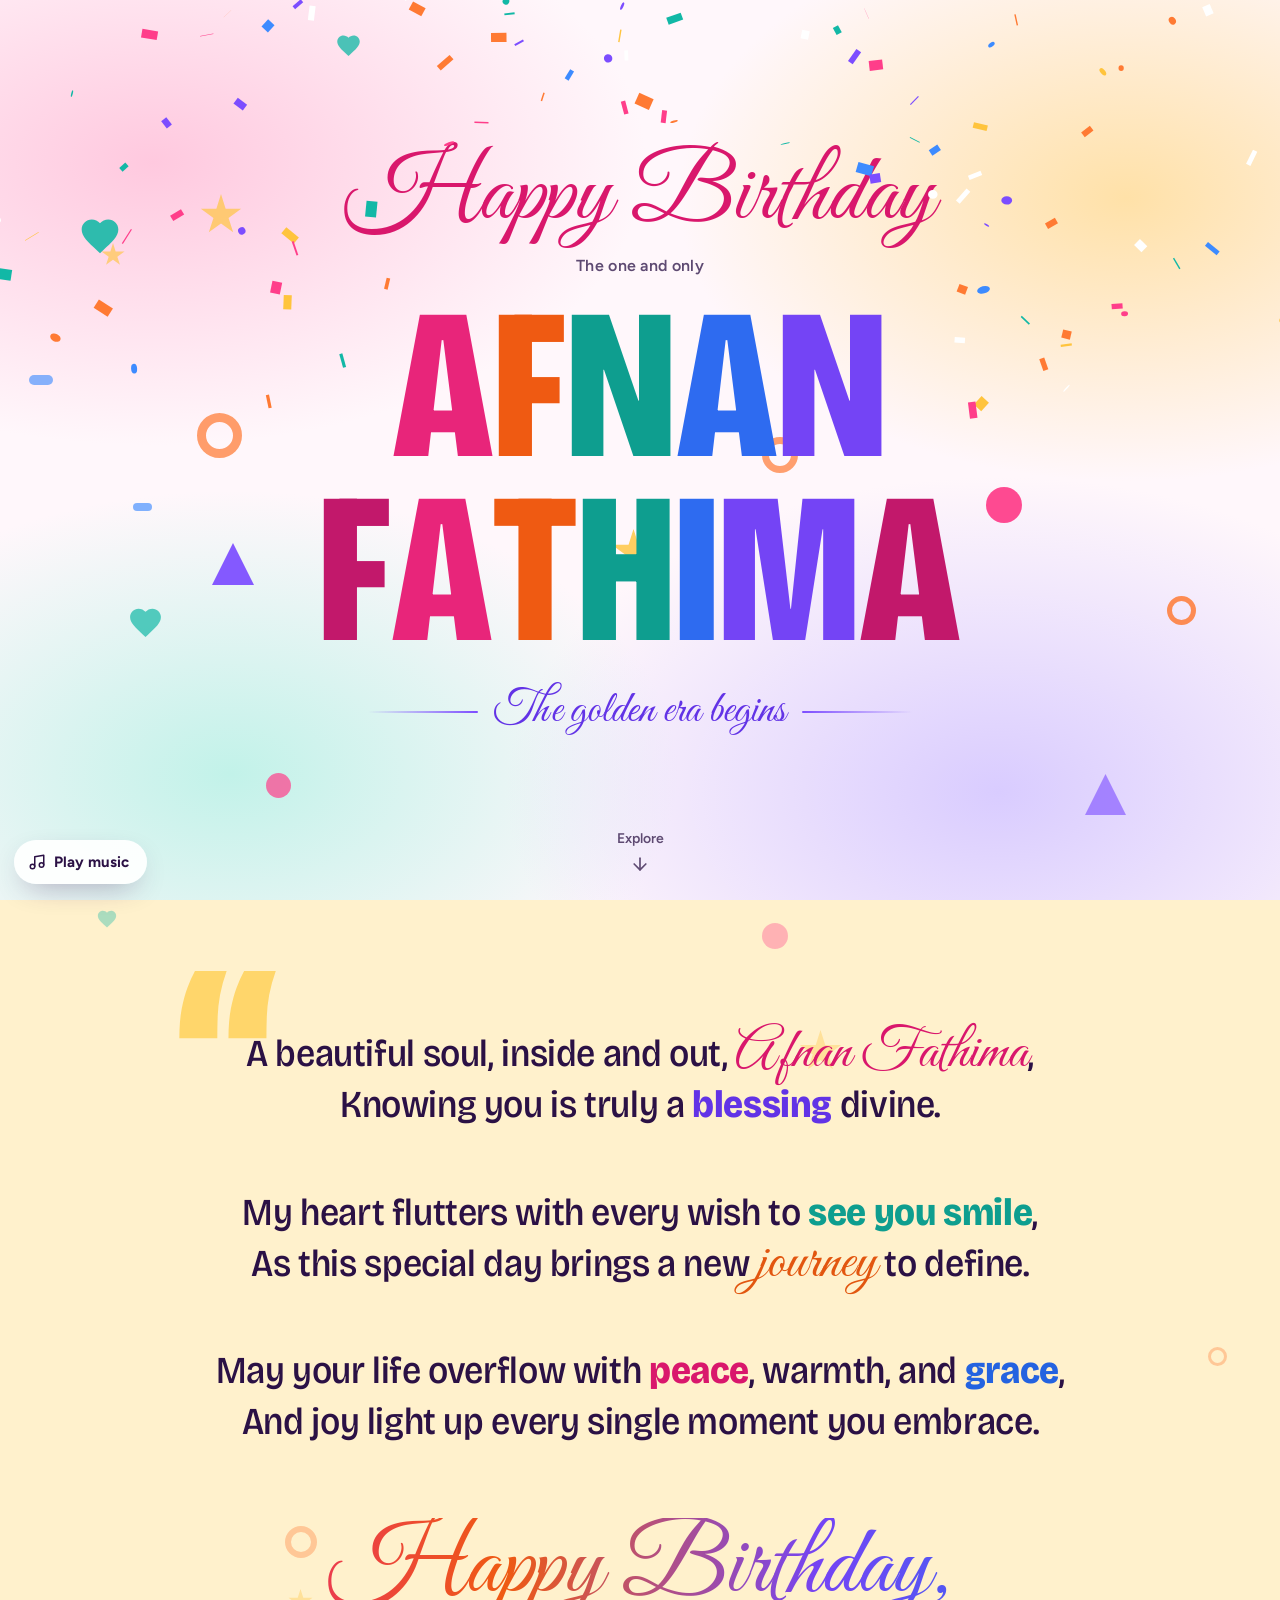
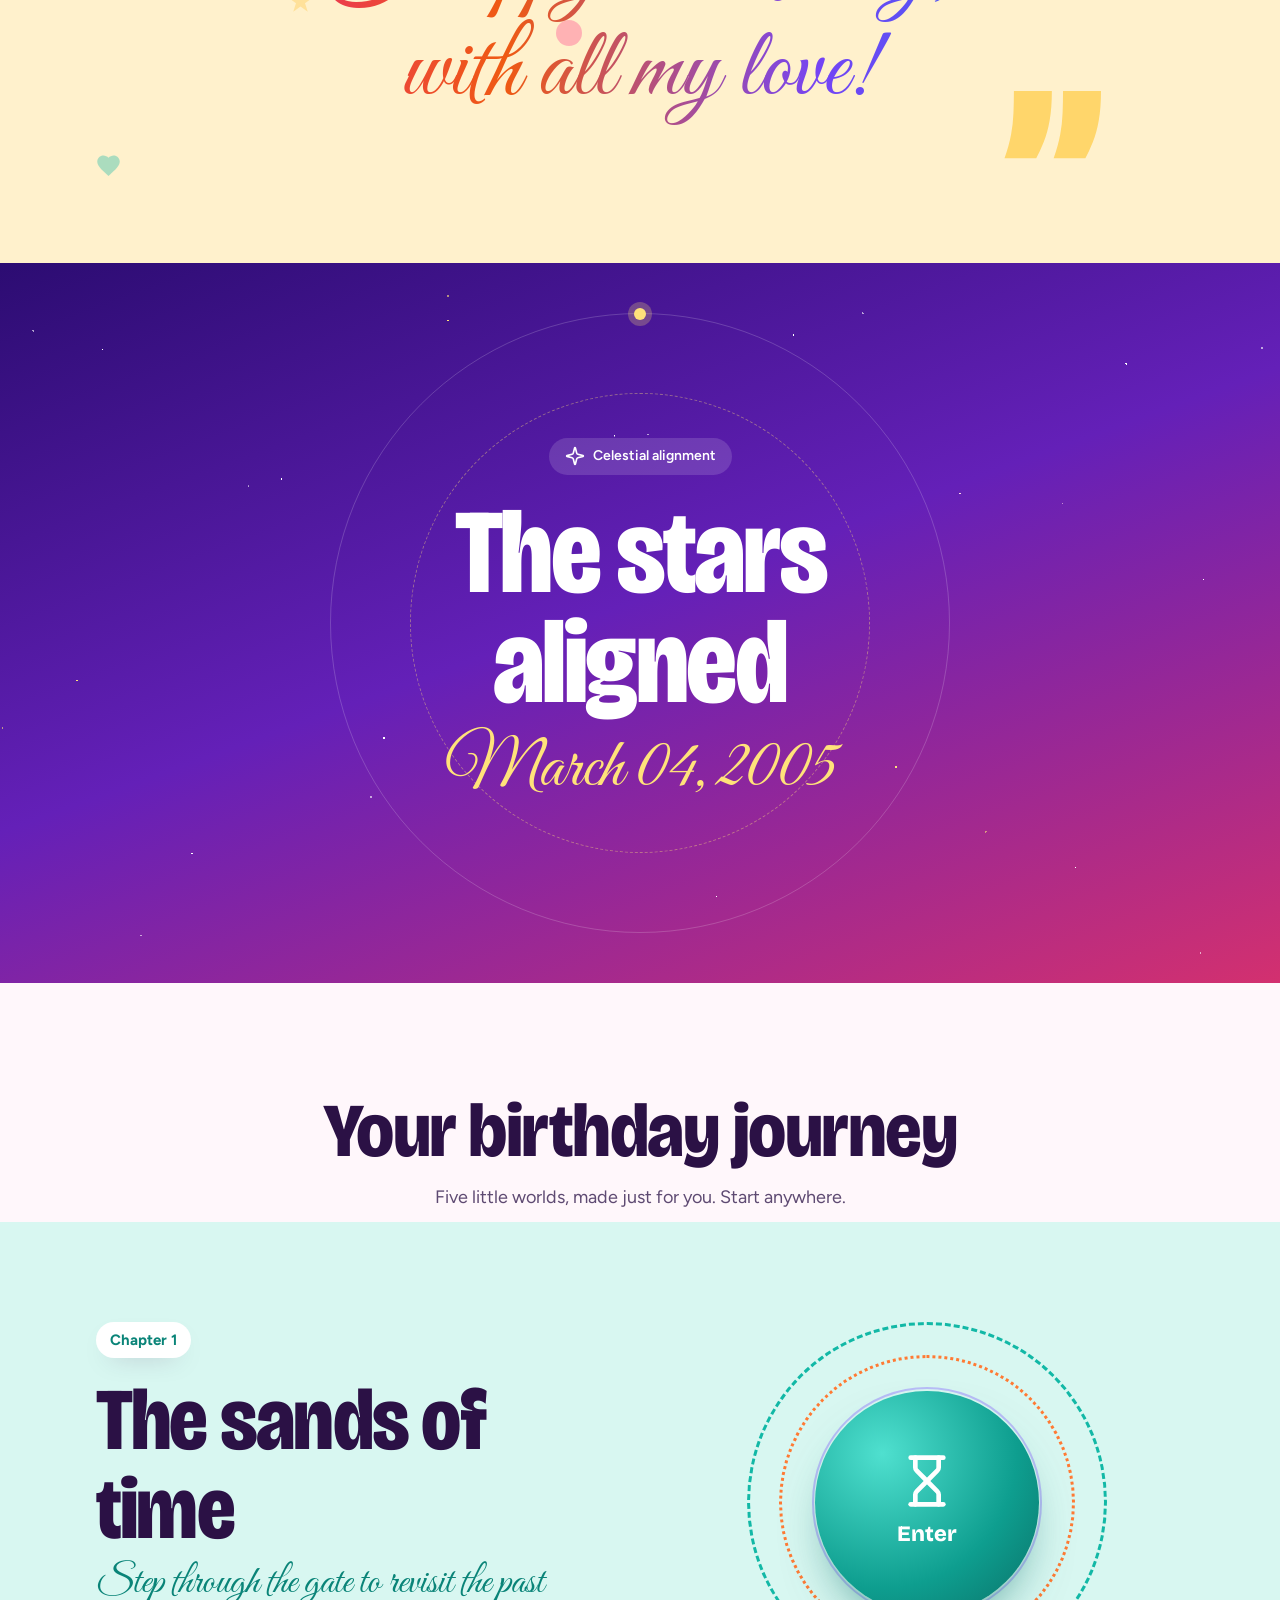
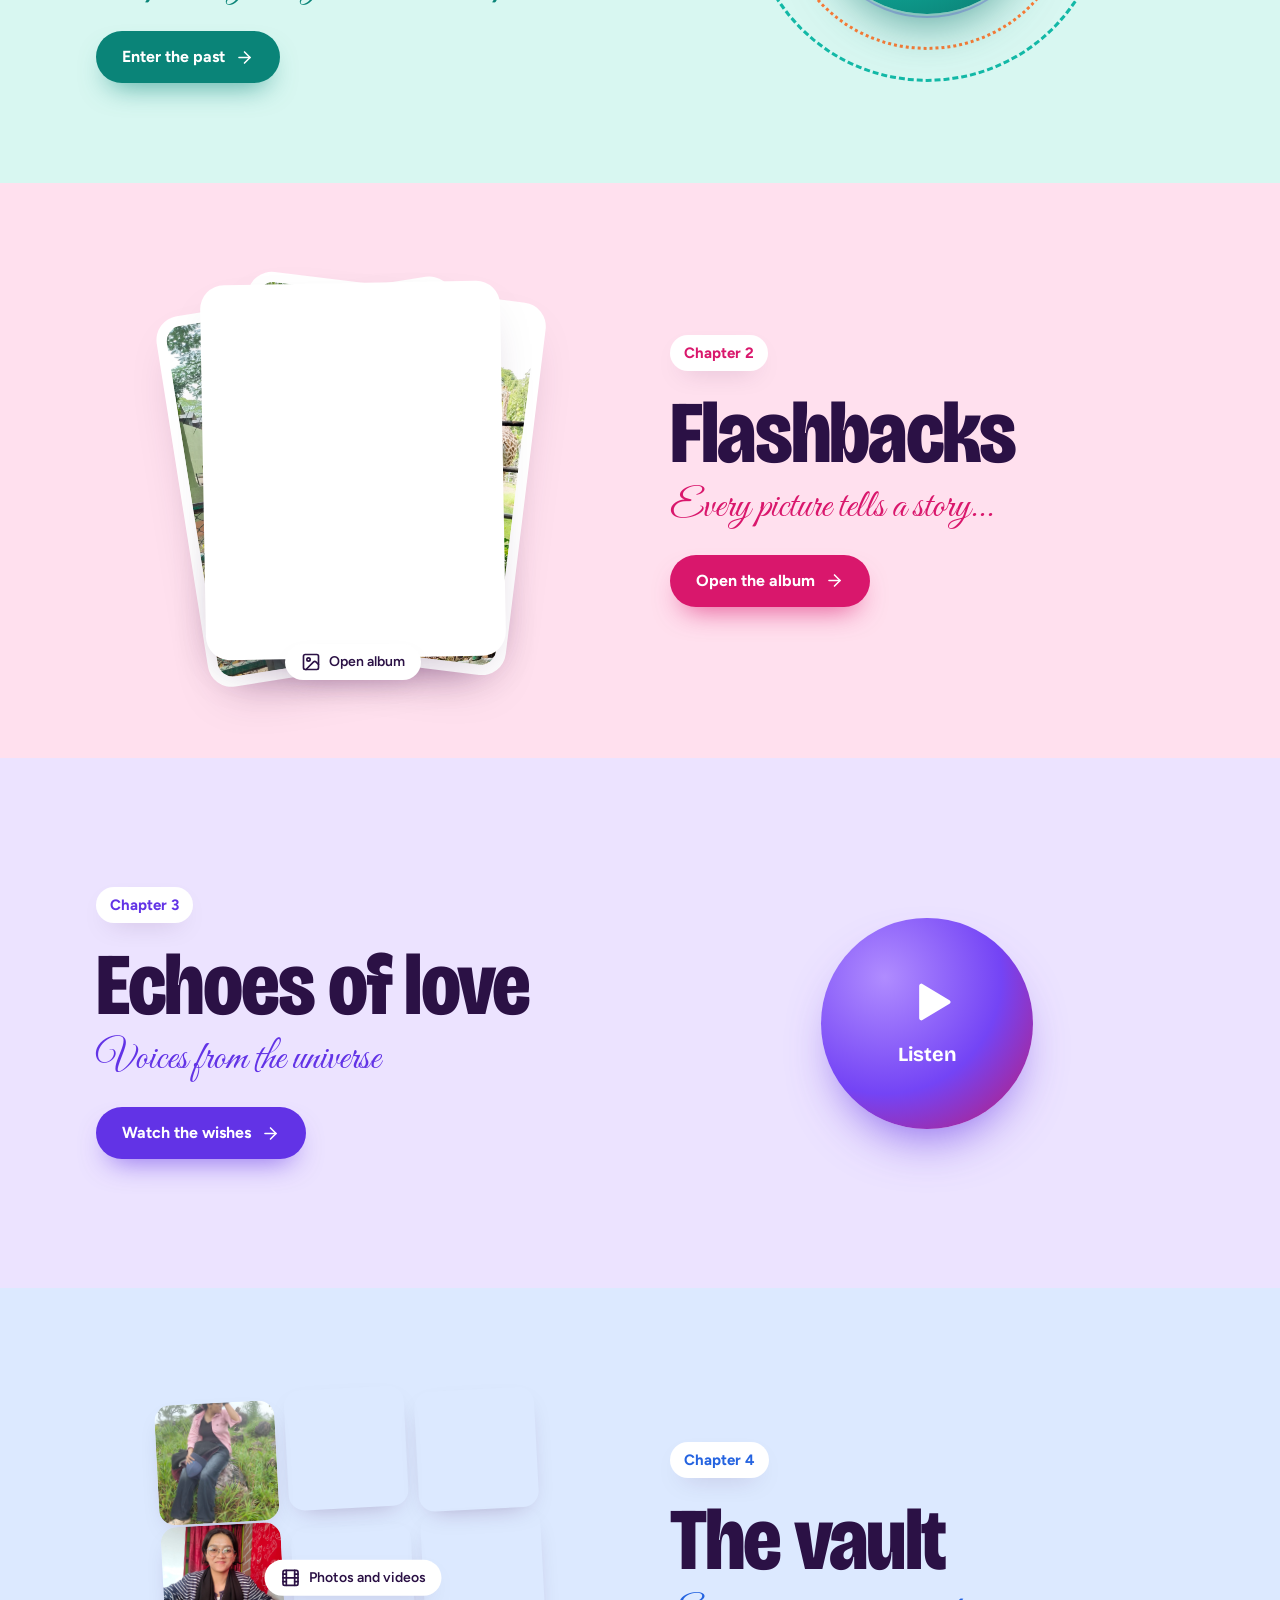
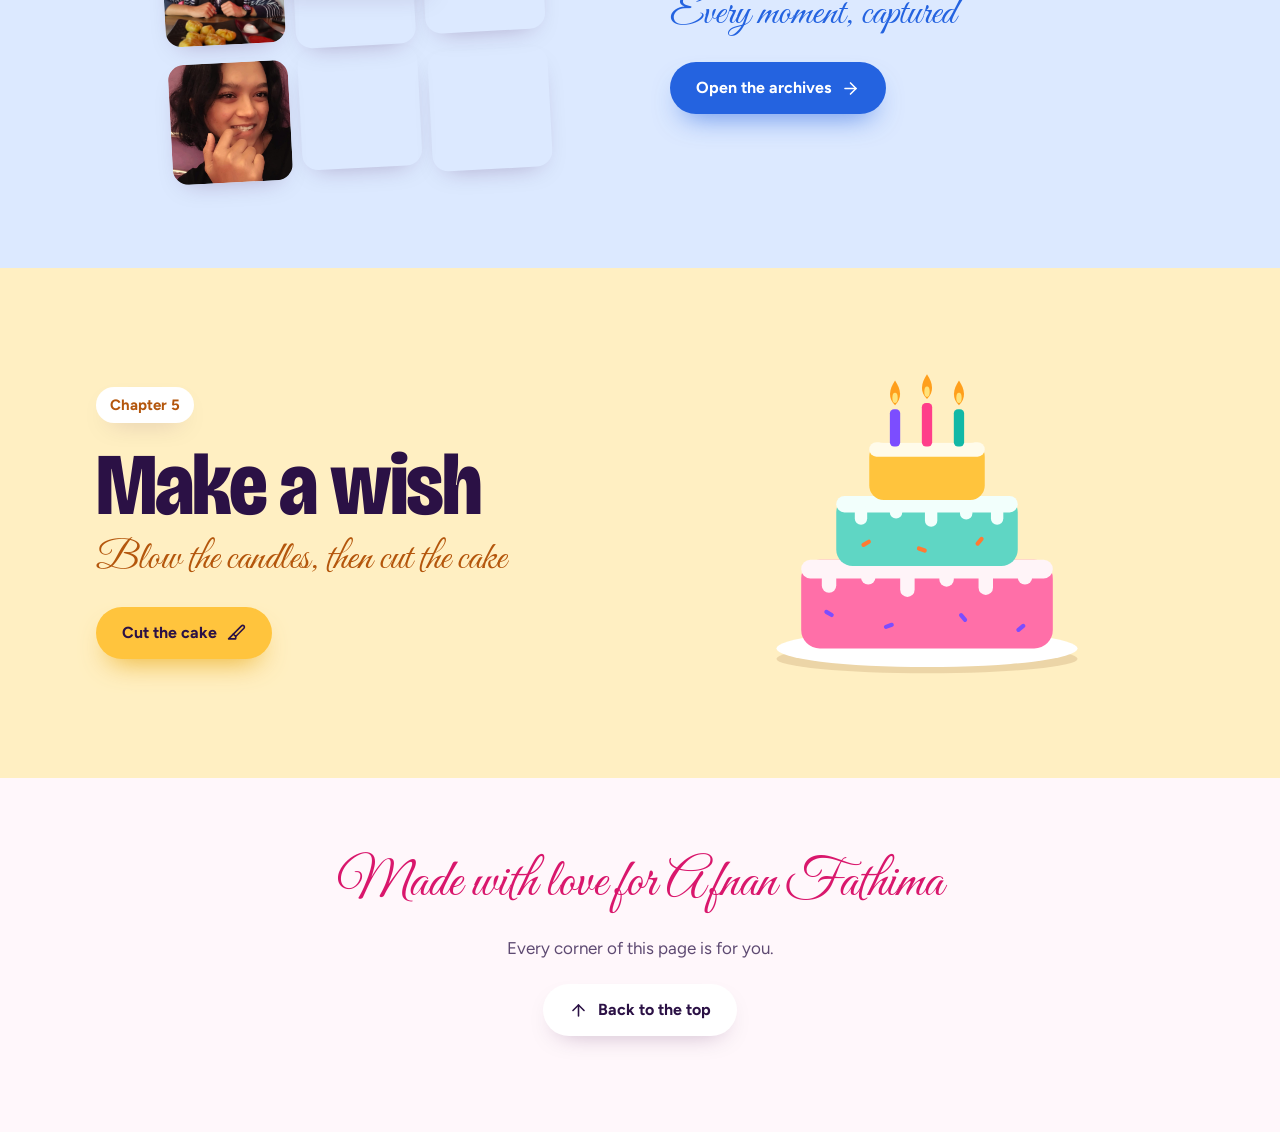
==== commit 8c230cb7: "Replace Kannada poem with English version" ====
--- a/home.html
+++ b/home.html
@@ -37,19 +37,19 @@
       <div class="poem-body">
         <span class="poem-q l" aria-hidden="true">&ldquo;</span>
         <div class="couplet reveal">
-          <p>Olle hudugi neevu <span class="hl hl-s c-pink">Afnan Fathima</span>,</p>
-          <p>Neevu sikkiddhe nanage doddha <span class="hl c-violet">sathyaa</span>.</p>
+          <p>A beautiful soul, inside and out, <span class="hl hl-s c-pink">Afnan Fathima</span>,</p>
+          <p>Knowing you is truly a <span class="hl c-violet">blessing</span> divine.</p>
         </div>
         <div class="couplet reveal">
-          <p>Nimmanna noduva hammaasige midiyuthide e <span class="hl c-teal">mana</span>,</p>
-          <p>Ivatthe nimma ee hosa payanada <span class="hl hl-s c-orange">janmadhina!</span></p>
+          <p>My heart flutters with every wish to <span class="hl c-teal">see you smile</span>,</p>
+          <p>As this special day brings a new <span class="hl hl-s c-orange">journey</span> to define.</p>
         </div>
         <div class="couplet reveal">
-          <p>Nimma baalalli thumbirali hosa <span class="hl c-pink">havana</span>,</p>
-          <p>Santhoshadalli irali nimma prathi ondu <span class="hl c-sky">kshana</span>.</p>
+          <p>May your life overflow with <span class="hl c-pink">peace</span>, warmth, and <span class="hl c-sky">grace</span>,</p>
+          <p>And joy light up every single moment you embrace.</p>
         </div>
         <div class="poem-end reveal">
-          <p class="script">Happy Birthday heloke<br>thandhe e nanna kavana!</p>
+          <p class="script">Happy Birthday,<br>with all my love!</p>
         </div>
         <span class="poem-q r" aria-hidden="true">&rdquo;</span>
       </div>
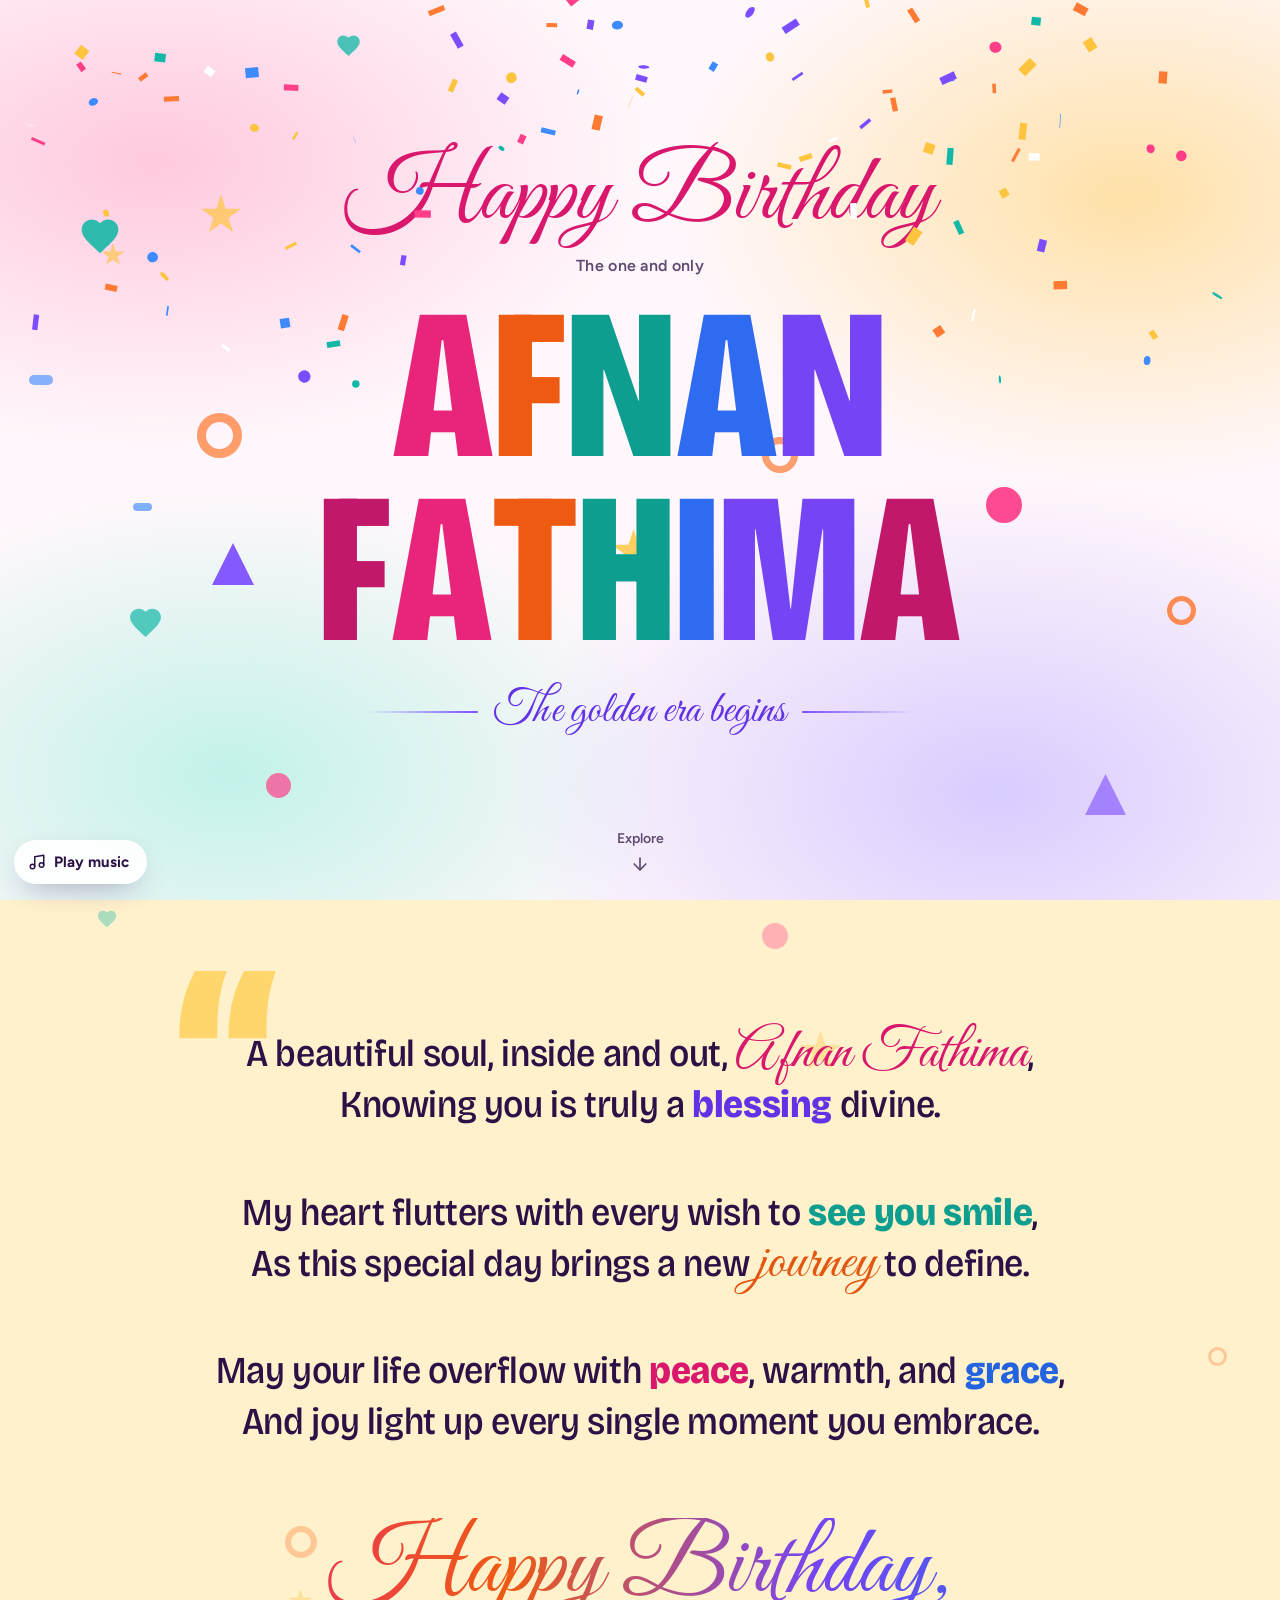
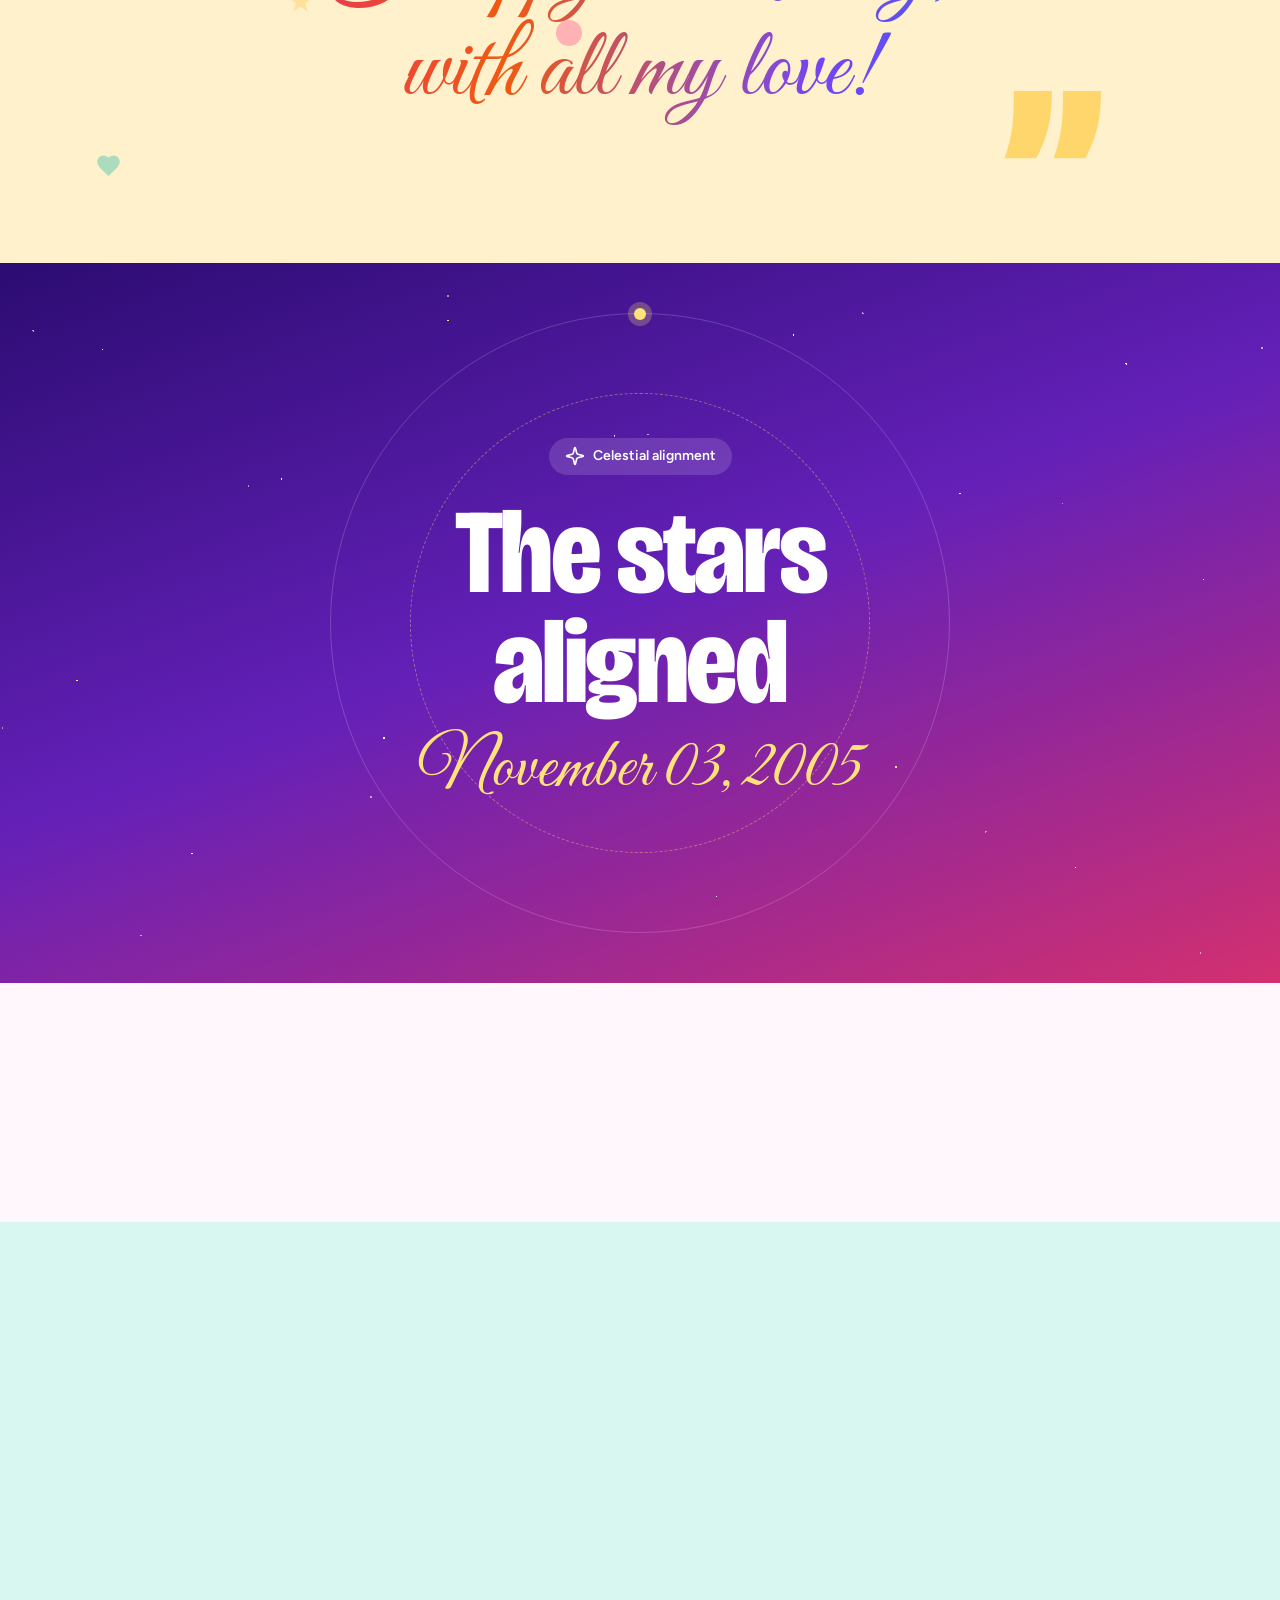
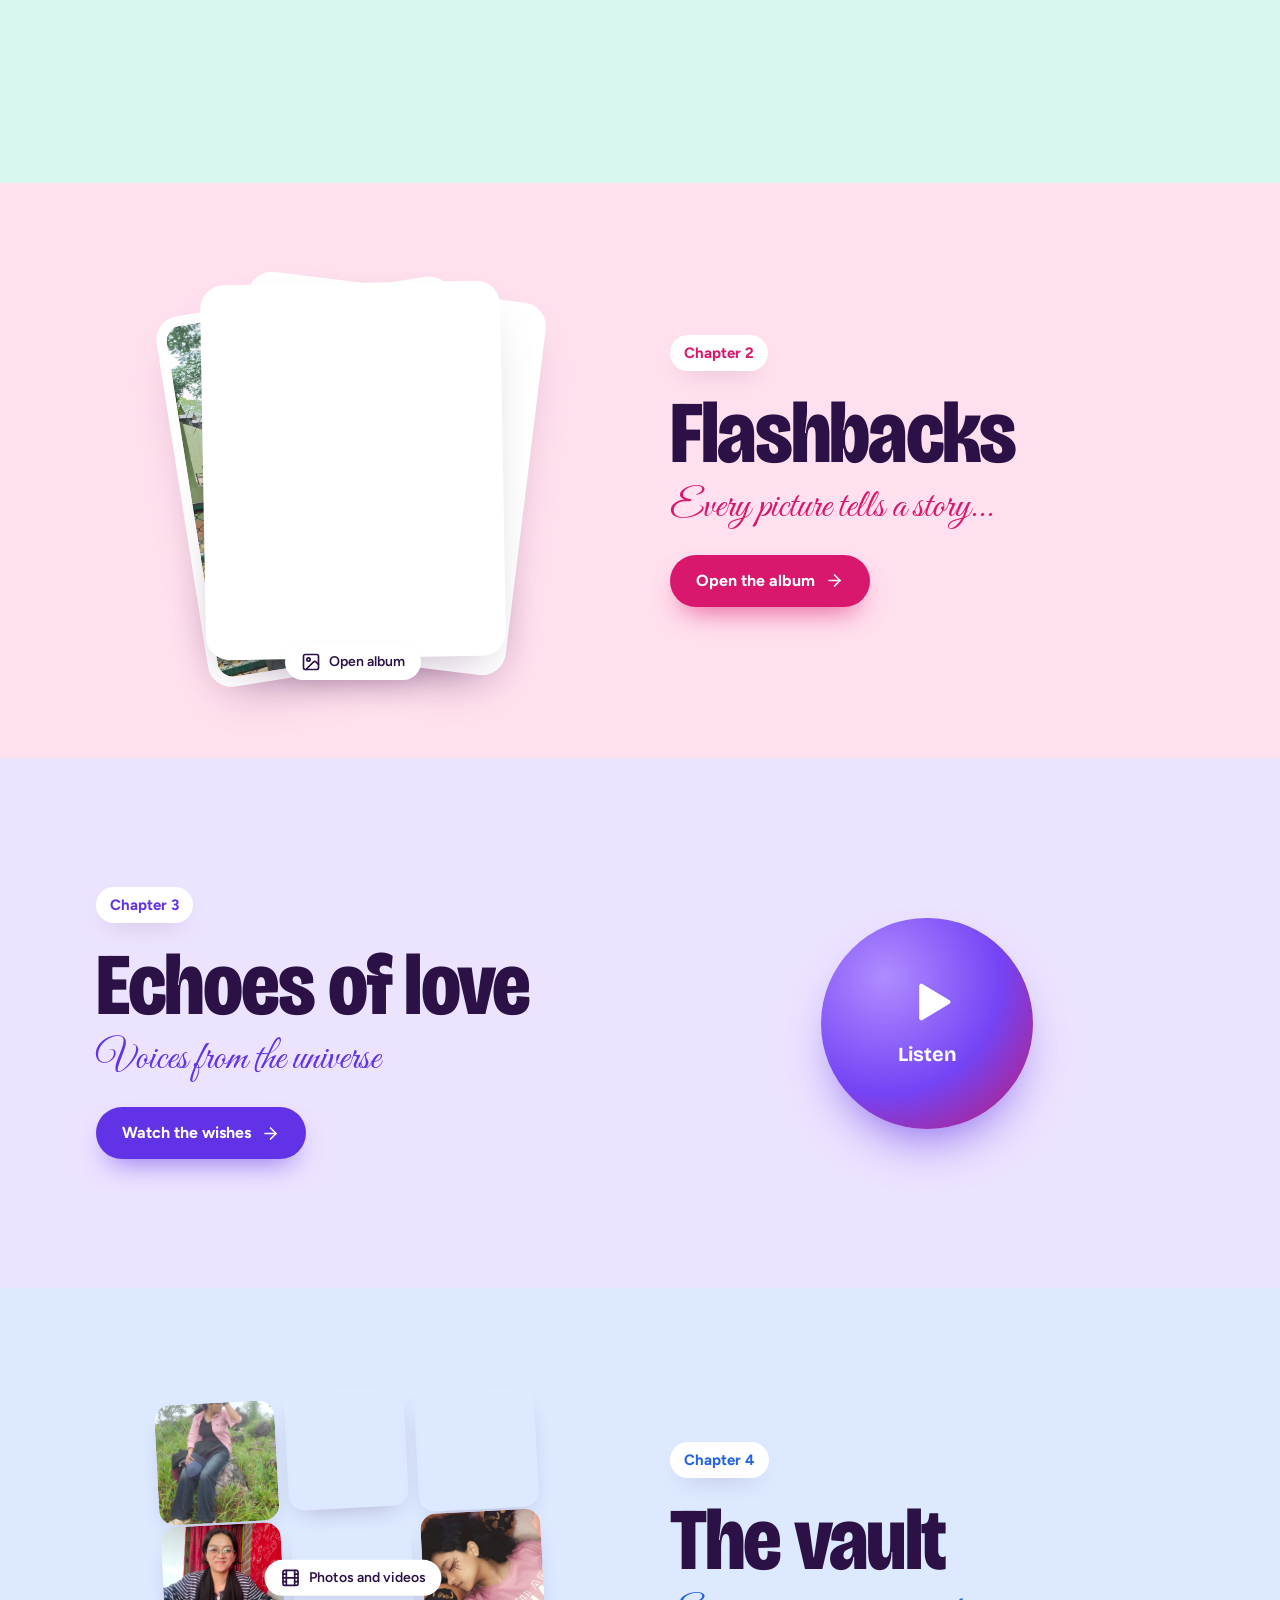
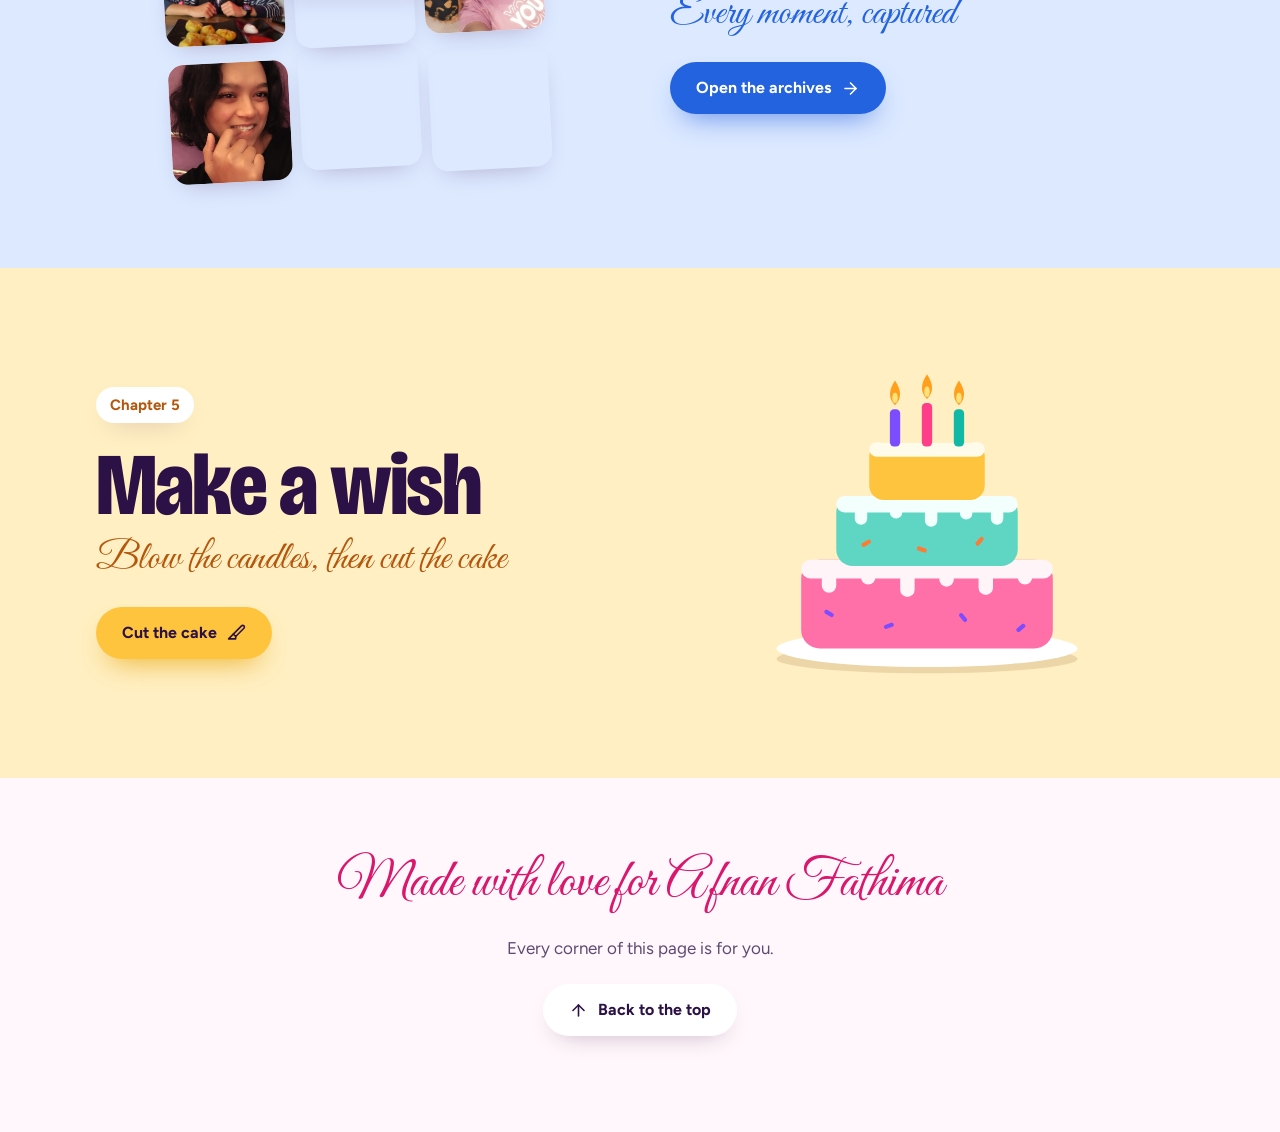
==== commit 4dfcd274: "Update all dates to November 03, 2005" ====
--- a/home.html
+++ b/home.html
@@ -63,7 +63,7 @@
     <div class="wrap reveal">
       <span class="chip"><svg class="ic" aria-hidden="true"><use href="#i-sparkles"/></svg>Celestial alignment</span>
       <h2>The stars<br>aligned</h2>
-      <p class="script date">March 04, 2005</p>
+      <p class="script date">November 03, 2005</p>
     </div>
   </section>
 
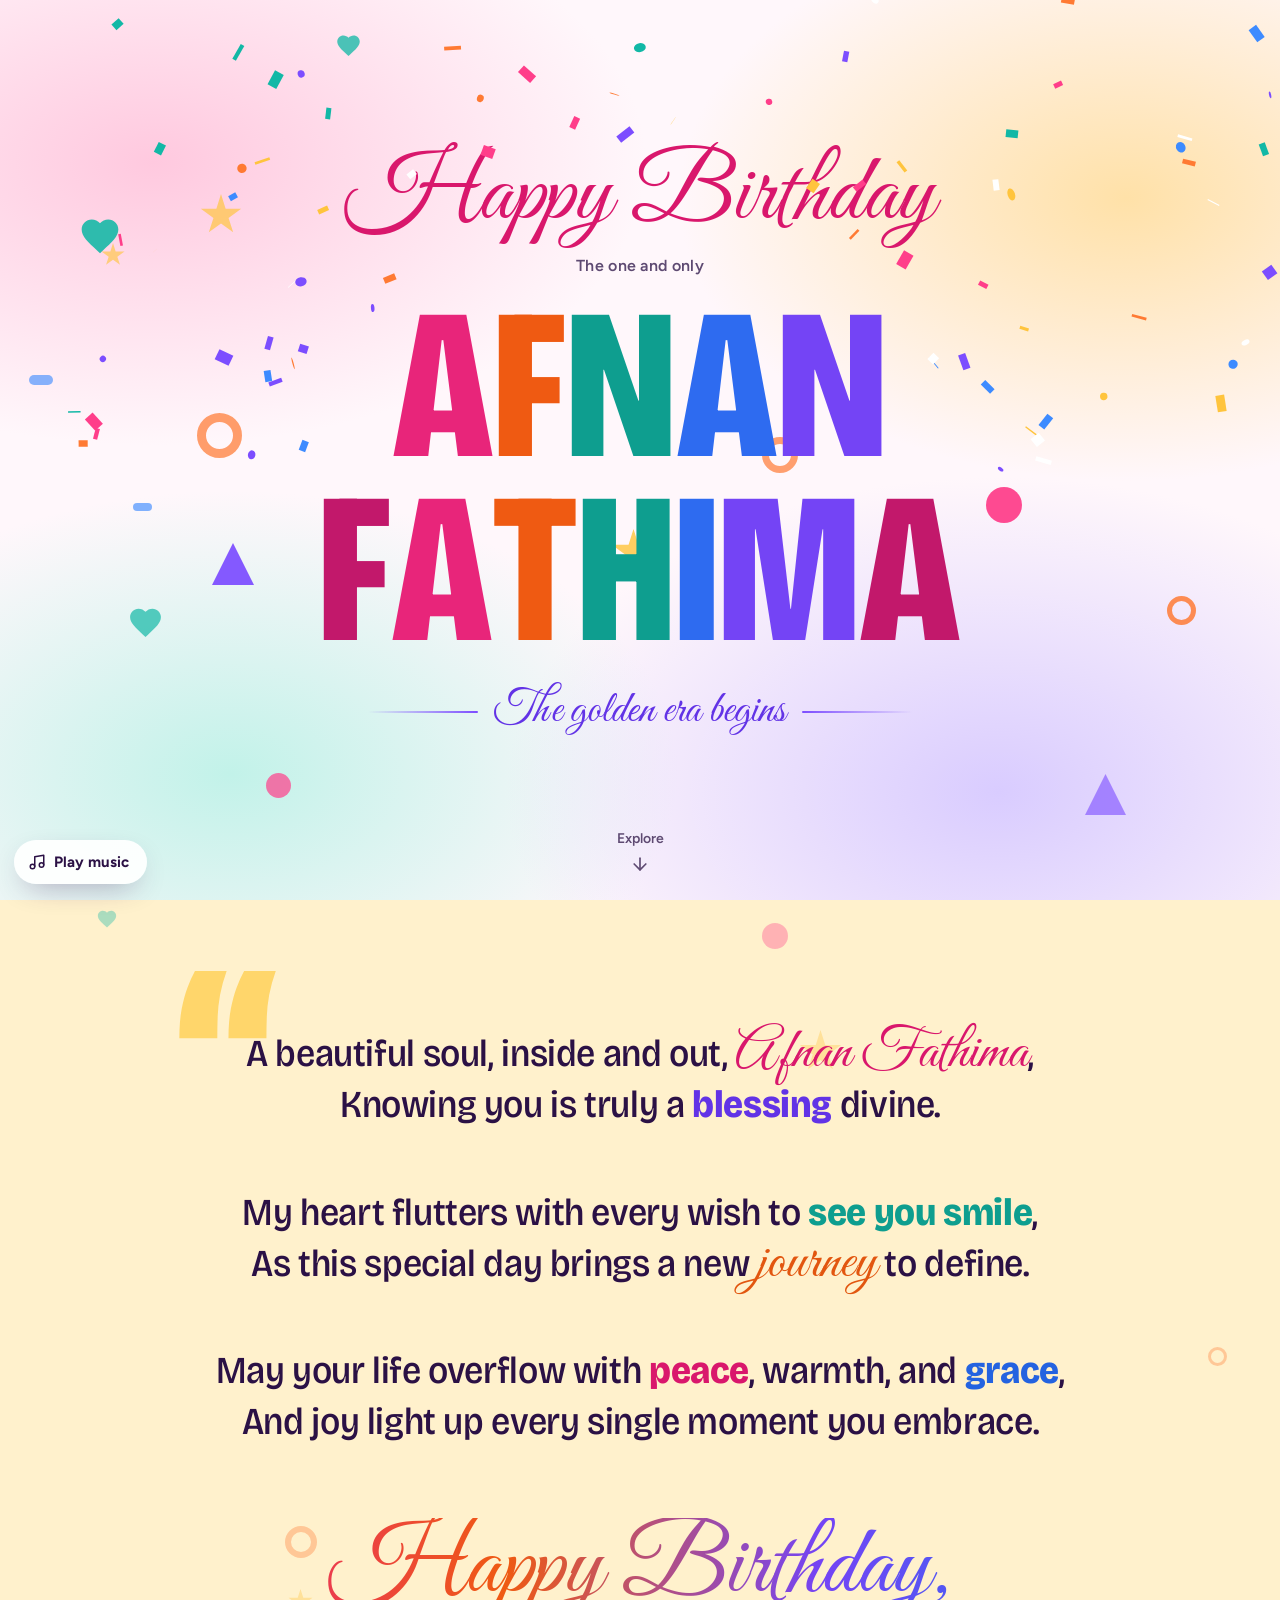
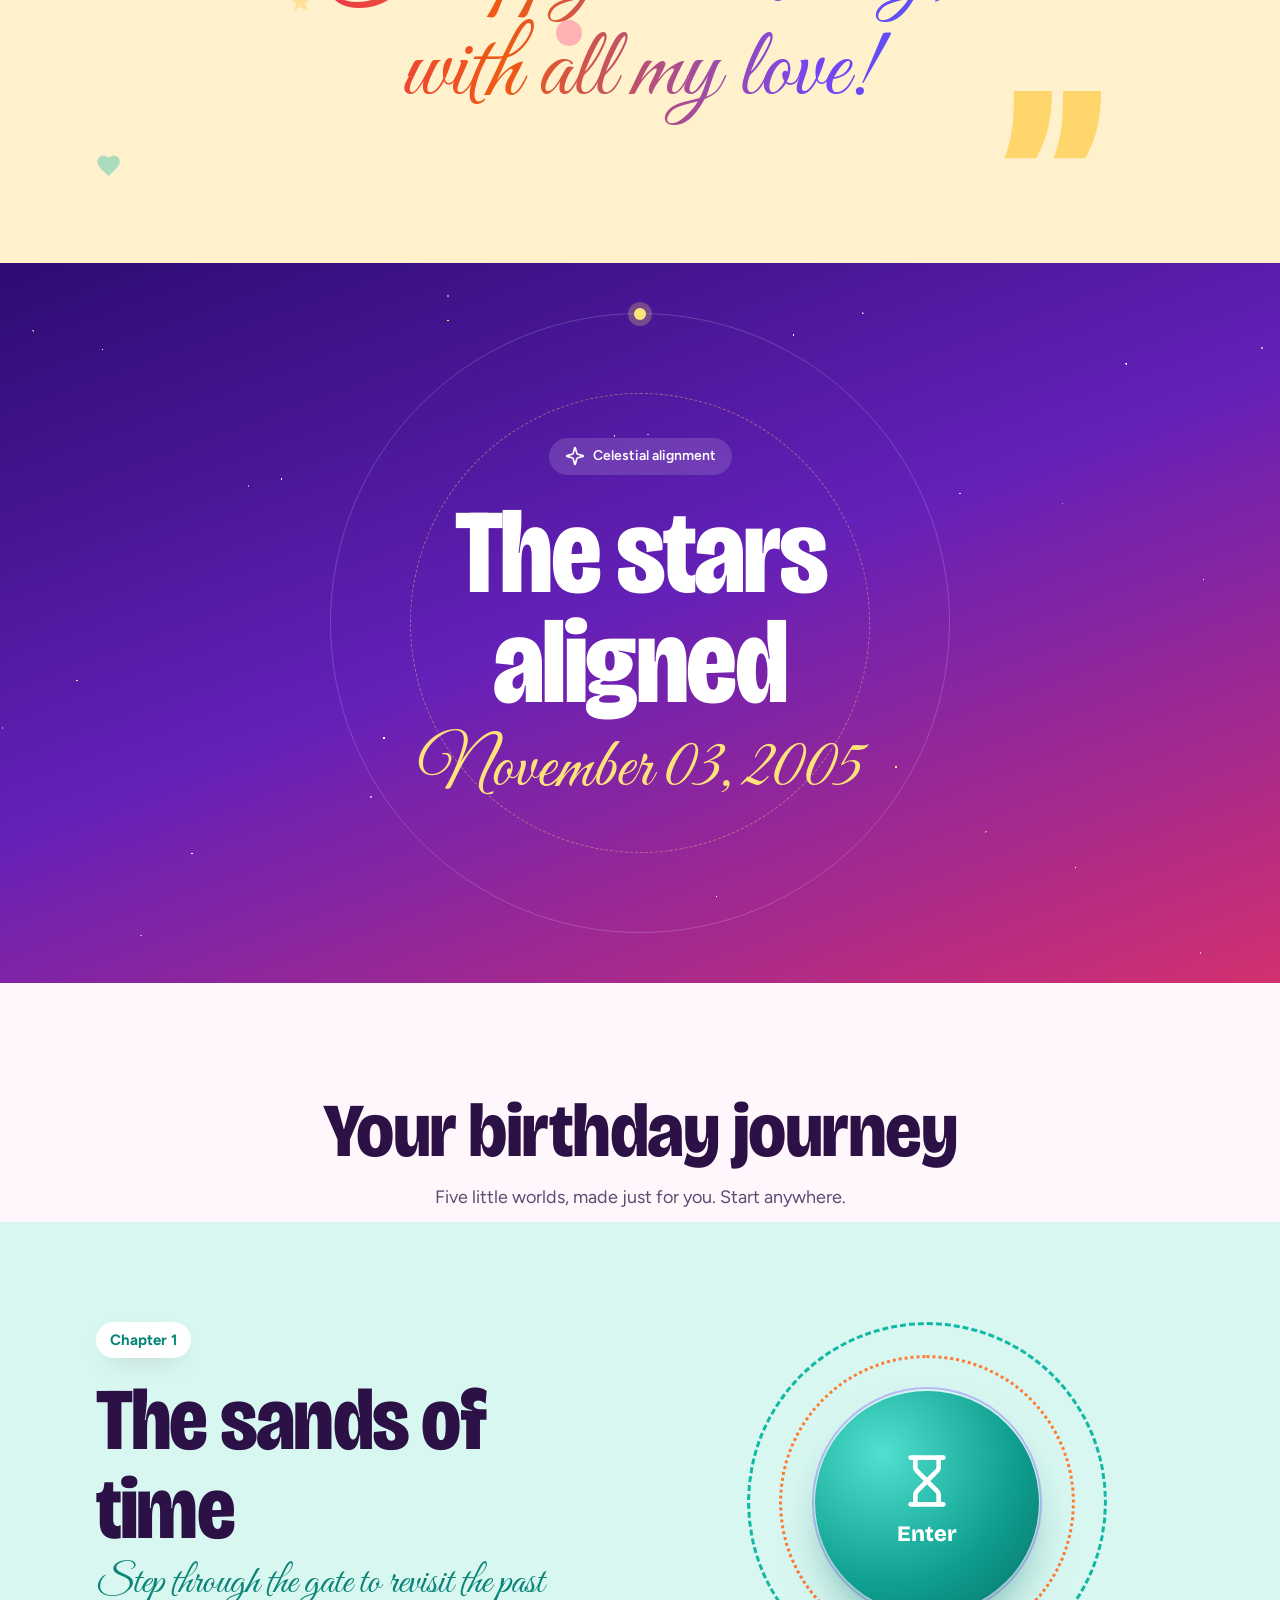
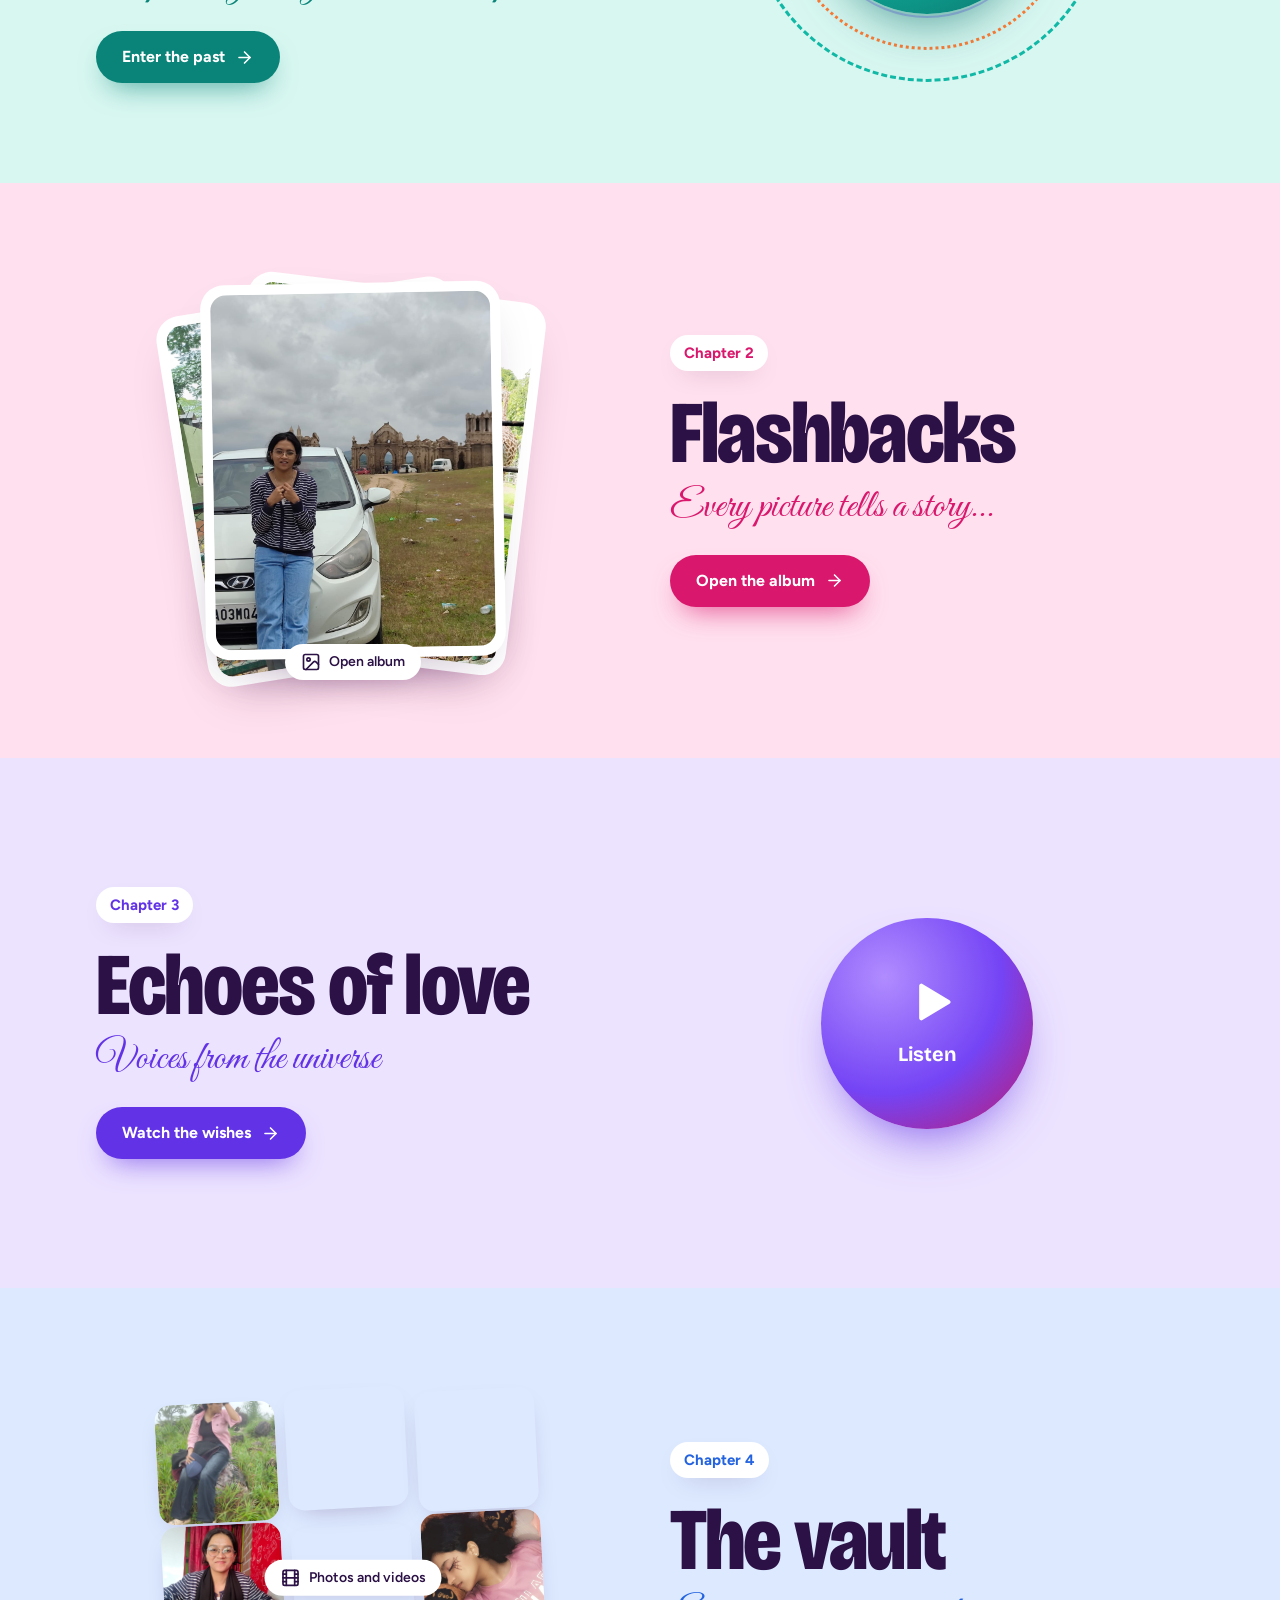
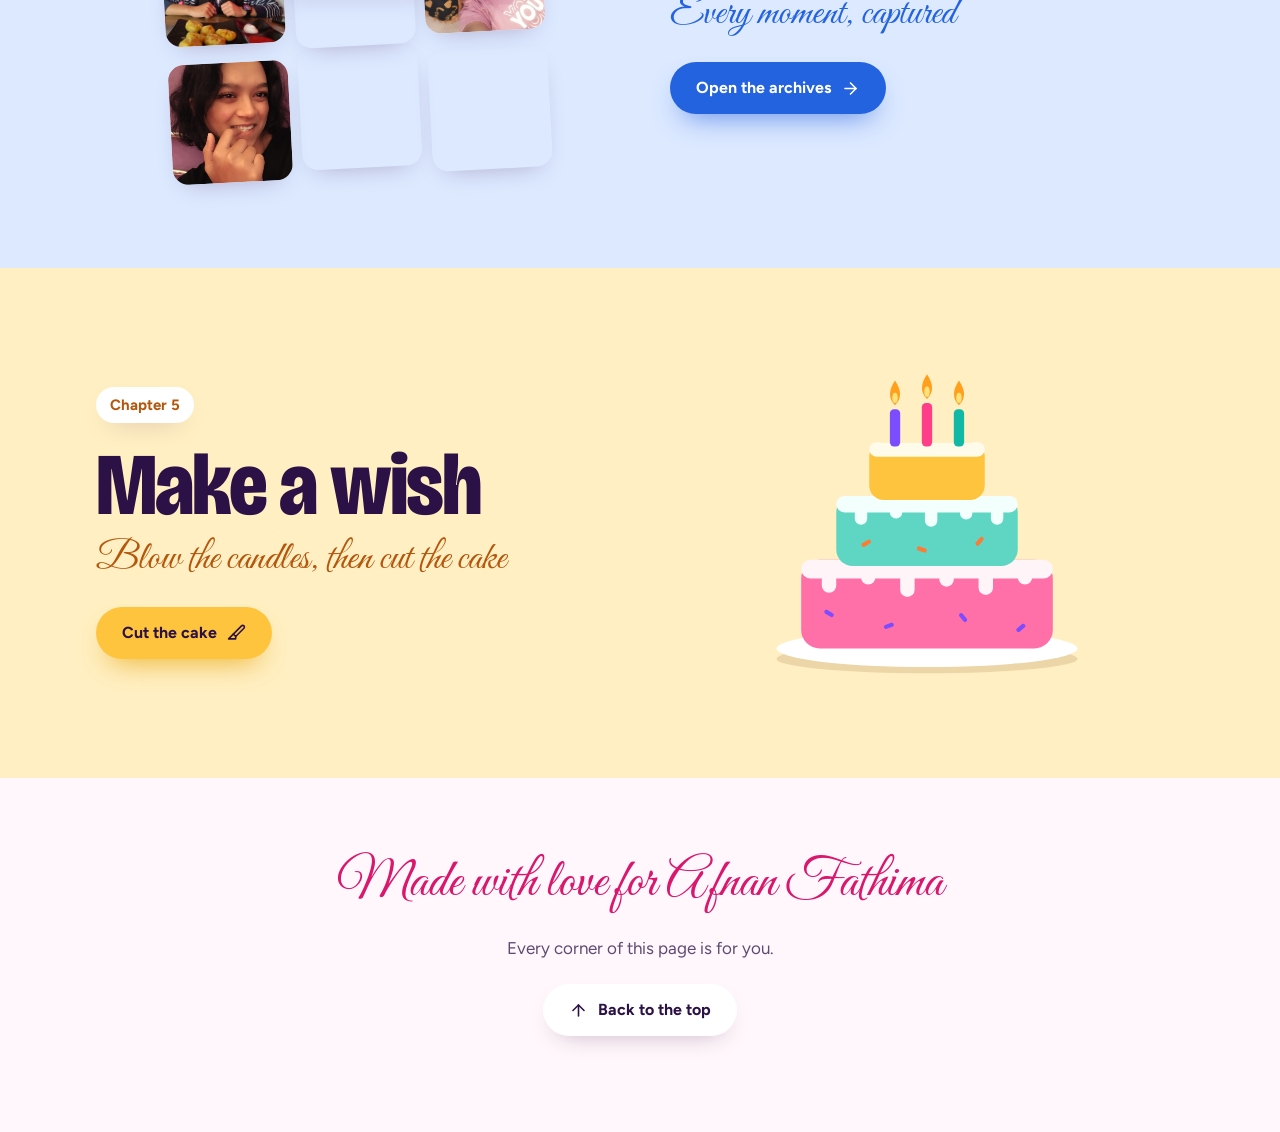
==== commit b510ee5c: "Set Indigo Afternoon as home audio, trimmed Beautiful Journey as masterpiece audio" ====
--- a/home.html
+++ b/home.html
@@ -195,7 +195,7 @@
   App.letters(App.$('#heroName'), { text: 'AFNAN|FATHIMA' });
   App.floaters(App.$('#heroFloat'), { count: 16, seed: 3 });
   App.floaters(App.$('#poemFloat'), { count: 8, seed: 9, shapes: ['ring', 'dot', 'star', 'heart'], colors: ['#FF7A33', '#FF3E8A', '#FFC43D', '#12B8A6'] });
-  App.music(App.$('#music'), 'media/happy_birthday.mp3', { volume: .55 });
+  App.music(App.$('#music'), 'media/Indigo_Afternoon.mp3', { volume: .55 });
   window.addEventListener('load', () => setTimeout(() => App.confetti.burst(innerWidth / 2, innerHeight * .3, 140), 900));
 })();
 </script>
--- a/assets/style.css
+++ b/assets/style.css
@@ -126,6 +126,20 @@
 .vtile .meta{position:absolute;z-index:2;left:16px;right:16px;bottom:14px;pointer-events:none}
 .vtile .meta small{display:block;font-size:13px;font-weight:600;opacity:.85}
 .vtile .meta strong{display:block;font-family:var(--font-display);font-size:clamp(18px,2.2vw,24px);line-height:1.15;font-variation-settings:"wdth" 90}
+
+/* rotated (portrait) videos that display sideways in the player */
+.vtile.flip{aspect-ratio:auto}
+.vtile.flip video{transform:rotate(-90deg) scale(1.28)}
+.vtile.flip .shade{z-index:1}
+/* film tiles */
+.vtile.film.flip{aspect-ratio:auto;height:clamp(360px,62vw,560px)}
+.vtile.film.flip video{transform:rotate(-90deg) scale(1.75)}
+/* screening-room tiles */
+#screenGrid .vtile.flip{aspect-ratio:auto;height:420px}
+#screenGrid .vtile.flip video{transform:rotate(-90deg) scale(1.55)}
+/* modal overlay — apply the same rotation to any video that came from a flip tile */
+.vmodal[data-flip="1"] .ov-stage video{transform:rotate(-90deg)}
+.vmodal.open[data-flip="1"] .ov-stage video{transform:rotate(-90deg)}
 
 /* ---------- video player overlay ---------- */
 .vmodal,.lightbox{position:fixed;inset:0;z-index:80;display:grid;grid-template-rows:auto minmax(0,1fr) auto;background:#1A0826;padding:var(--safe-t) 0 var(--safe-b);opacity:0;visibility:hidden;transition:opacity .28s ease,visibility 0s .28s}
